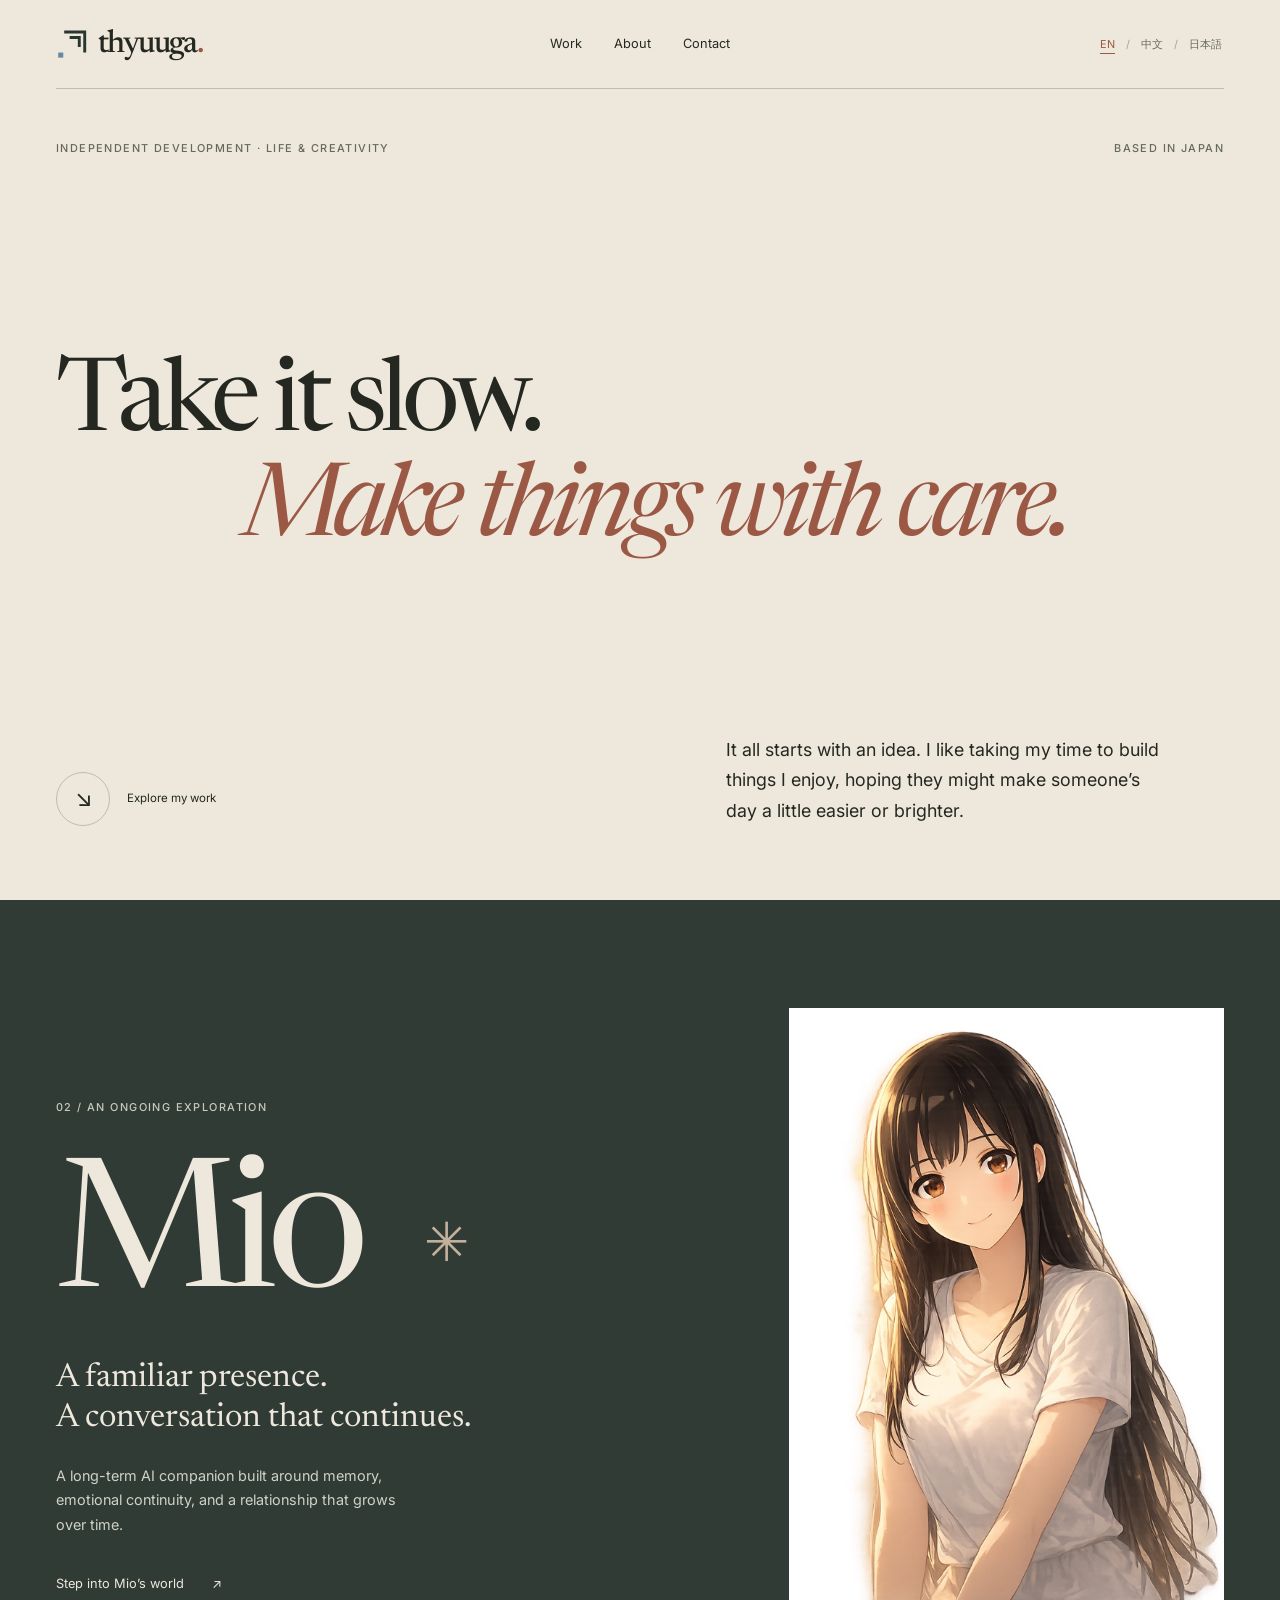
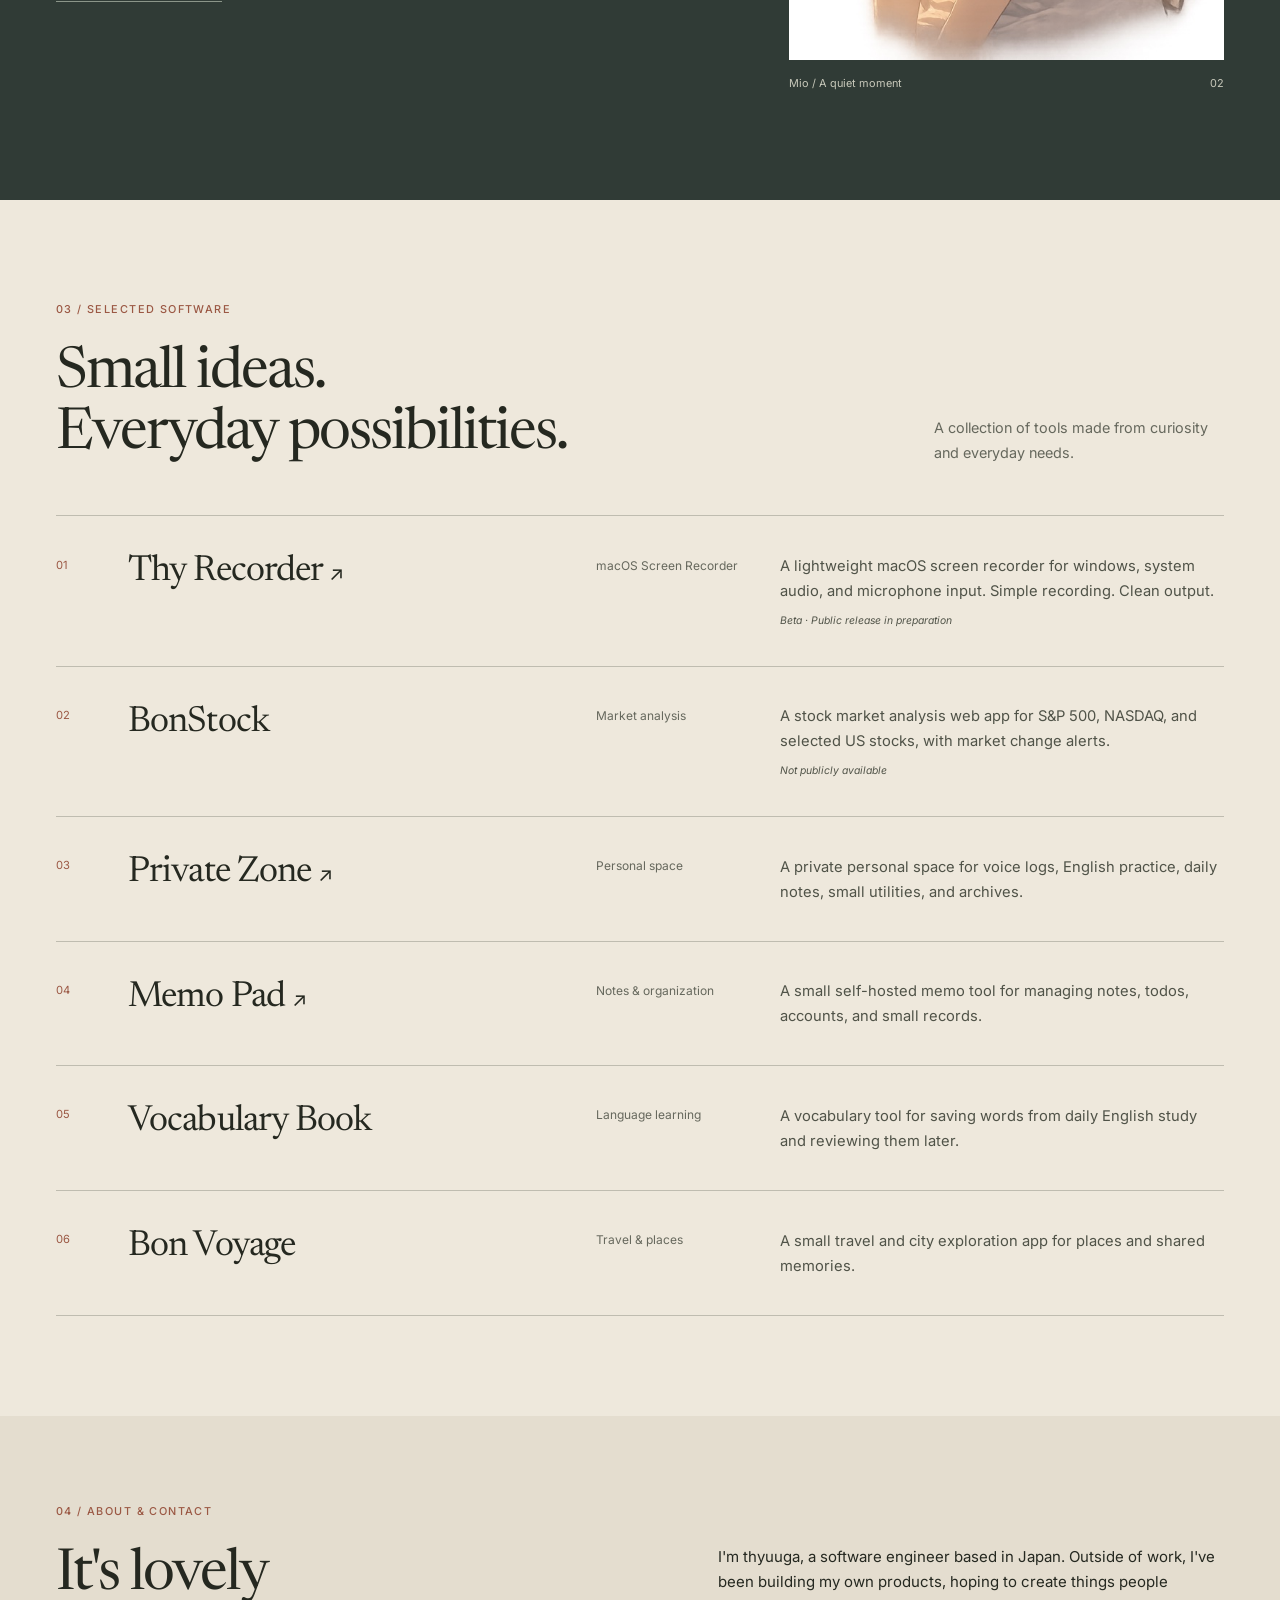
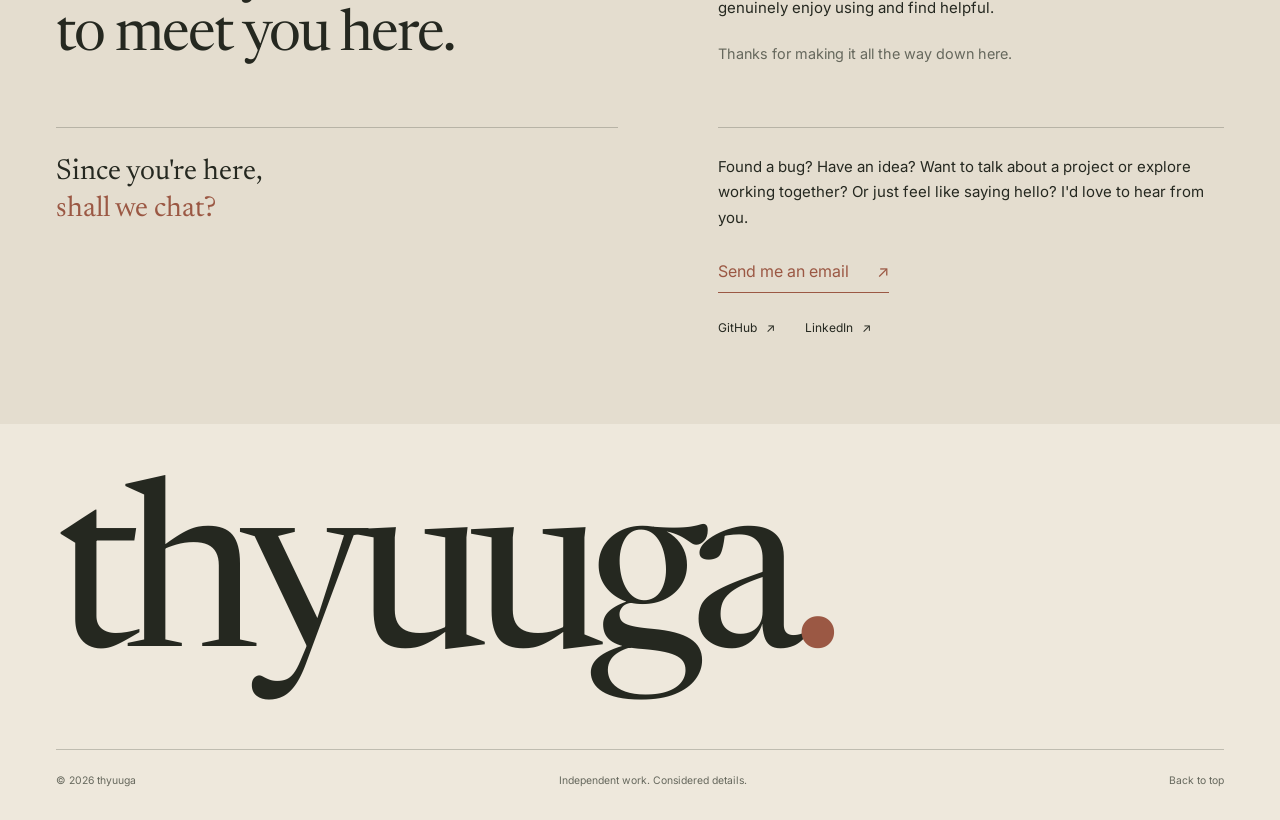
==== index.html @ 2d64bd85 "Refine multilingual contact invitation heading" ====
<!doctype html>
<html lang="en">
  <head>
    <meta charset="utf-8" />
    <meta name="viewport" content="width=device-width, initial-scale=1" />
    <link rel="icon" type="image/svg+xml" href="/asset/thyuuga-favicon-light-optimized.svg" media="(prefers-color-scheme: light)" data-theme-favicon="light" />
    <link rel="icon" type="image/svg+xml" href="/asset/thyuuga-favicon-dark-optimized.svg" media="(prefers-color-scheme: dark)" data-theme-favicon="dark" />
    <title>thyuuga</title>
    <meta name="description" data-i18n-content="v2.description" content="Independent software and AI companions by thyuuga, a software engineer based in Japan. Explore Thy Recorder, Mio, and small tools for daily life." />
    <link rel="canonical" href="https://thyuuga.com/" />
    <meta property="og:type" content="website" />
    <meta property="og:site_name" content="thyuuga" />
    <meta property="og:url" content="https://thyuuga.com/" />
    <meta property="og:title" data-i18n-content="v2.pageTitle" content="thyuuga — Thoughtful software, quietly made" />
    <meta property="og:description" data-i18n-content="v2.description" content="Independent software and AI companions by thyuuga, a software engineer based in Japan. Explore Thy Recorder, Mio, and small tools for daily life." />
    <meta property="og:locale" content="en_US" />
    <meta name="theme-color" content="#EEE8DC" />
    <link rel="preconnect" href="https://fonts.googleapis.com" />
    <link rel="preconnect" href="https://fonts.gstatic.com" crossorigin />
    <link href="https://fonts.googleapis.com/css2?family=Inter:wght@400;500;600&family=Newsreader:ital,opsz,wght@0,6..72,400;0,6..72,500;1,6..72,400&display=swap" rel="stylesheet" />
    <link rel="stylesheet" href="/home-v2.css" />
    <link rel="stylesheet" href="/cursors.css" />
  </head>
  <body class="editorial-page">
    <a data-i18n="v2.skip" class="skip-link" href="#main">Skip to content</a>
    <header class="masthead wrap">
      <a class="brand" href="#hero"><img class="brand-logo" src="/asset/thyuuga-favicon-light-optimized.svg" width="32" height="32" alt="" /><span class="brand-name">thyuuga<span aria-hidden="true">.</span></span></a>
      <nav class="main-nav" aria-label="Main">
        <a data-i18n="v2.nav.work" href="#work">Work</a>
        <a data-i18n="v2.nav.about" href="#about">About</a>
        <a data-i18n="v2.nav.contact" href="#contact">Contact</a>
      </nav>
      <div class="language-switcher" aria-label="Language">
        <button type="button" class="is-active" data-lang="en" lang="en" aria-pressed="true">EN</button>
        <span aria-hidden="true">/</span>
        <button type="button" data-lang="zh" lang="zh-CN" aria-pressed="false">中文</button>
        <span aria-hidden="true">/</span>
        <button type="button" data-lang="ja" lang="ja" aria-pressed="false">日本語</button>
      </div>
    </header>
    <main id="main">
      <section class="editorial-hero wrap" id="hero" aria-labelledby="hero-title">
        <div class="hero-topline eyebrow">
          <p data-i18n="v2.eyebrow">Independent Development · Life &amp; Creativity</p>
          <p data-i18n="v2.location">Based in Japan</p>
        </div>
        <h1 id="hero-title">
          <span data-i18n="v2.hero.first">Take it slow.</span>
          <em data-i18n="v2.hero.second">Make things with care.</em>
        </h1>
        <div class="hero-bottom">
          <a class="explore-link" href="#work"><span class="circle-arrow" aria-hidden="true">↘</span><span data-i18n="v2.hero.view">Explore my work</span></a>
          <p data-i18n="v2.hero.intro">It all starts with an idea. I like taking my time to build things I enjoy, hoping they might make someone’s day a little easier or brighter.</p>
        </div>
      </section>
      <section class="mio-chapter" id="projects" aria-labelledby="mio-title">
        <span id="work" class="legacy-anchor" aria-hidden="true"></span>
        <div class="wrap mio-grid">
          <div class="mio-copy">
            <p data-i18n="v2.mio.kicker" class="eyebrow">02 / An ongoing exploration</p>
            <h2 id="mio-title">Mio<span class="mio-star" aria-hidden="true">✳</span></h2>
            <p data-i18n="v2.mio.tagline" class="mio-tagline">A familiar presence.
A conversation that continues.</p>
            <p data-i18n="v2.mio.body" class="mio-description">A long-term AI companion built around memory, emotional continuity, and a relationship that grows over time.</p>
            <a class="text-link" href="/mio/about"><span data-i18n="v2.mio.link">Step into Mio’s world</span><span aria-hidden="true">↗</span></a>
          </div>
          <figure class="mio-visual">
            <div class="mio-image-frame"><img src="/asset/editorial/mio-portrait.jpg" width="600" height="900" loading="lazy" decoding="async" data-i18n-alt="v2.mio.alt" alt="Mio character illustration in warm evening light" /></div>
            <figcaption><span data-i18n="v2.mio.caption">Mio / A quiet moment</span><span aria-hidden="true">02</span></figcaption>
          </figure>
        </div>
      </section>
      <section class="selected-work wrap chapter" id="small-software" aria-labelledby="selected-title">
        <div class="selected-heading">
          <div><p data-i18n="v2.work.kicker" class="eyebrow">03 / Selected software</p><h2 data-i18n="v2.work.title" id="selected-title">Small ideas.
Everyday possibilities.</h2></div>
          <p data-i18n="v2.work.note">A collection of tools made from curiosity and everyday needs.</p>
        </div>
        <div class="work-index">
          <article class="work-entry work-entry--linked">
            <div class="work-entry-content">
              <span class="work-number" aria-hidden="true">01</span>
              <h3><a class="work-title-link" href="/software/thy-recorder">Thy Recorder <span aria-hidden="true">↗</span></a></h3>
              <span data-i18n="v2.work.recording" class="work-category">macOS Screen Recorder</span>
              <div class="work-description"><p data-i18n="v2.recorder.body">A lightweight macOS screen recorder for windows, system audio, and microphone input. Simple recording. Clean output.</p><span data-i18n="v2.recorder.note" class="work-availability">Beta · Public release in preparation</span></div>
            </div>
          </article>
          <article class="work-entry">
            <div class="work-entry-content">
              <span class="work-number" aria-hidden="true">02</span>
              <h3>BonStock</h3>
              <span data-i18n="v2.work.market" class="work-category">Market analysis</span>
              <div class="work-description"><p data-i18n="v2.work.bonstock">A stock market analysis web app for S&amp;P 500, NASDAQ, and selected US stocks, with market change alerts.</p><span data-i18n="v2.work.private" class="work-availability">Not publicly available</span></div>
            </div>
          </article>
          <article class="work-entry">
            <div class="work-entry-content">
              <span class="work-number" aria-hidden="true">03</span>
              <h3><a class="work-title-link" href="/software/private-zone/">Private Zone <span aria-hidden="true">↗</span></a></h3>
              <span data-i18n="v2.work.personal" class="work-category">Personal space</span>
              <div class="work-description"><p data-i18n="software.privateZone">A private personal space for voice logs, English practice,
                    daily notes, small utilities, and archives.</p></div>
            </div>
          </article>
          <article class="work-entry">
            <div class="work-entry-content">
              <span class="work-number" aria-hidden="true">04</span>
              <h3><a class="work-title-link" href="/software/memo-pad/">Memo Pad <span aria-hidden="true">↗</span></a></h3>
              <span data-i18n="v2.work.notes" class="work-category">Notes &amp; organization</span>
              <div class="work-description"><p data-i18n="software.memoPad">A small self-hosted memo tool for managing notes, todos,
                    accounts, and small records.</p></div>
            </div>
          </article>
          <article class="work-entry">
            <div class="work-entry-content">
              <span class="work-number" aria-hidden="true">05</span>
              <h3>Vocabulary Book</h3>
              <span data-i18n="v2.work.language" class="work-category">Language learning</span>
              <div class="work-description"><p data-i18n="software.vocabularyBook">A vocabulary tool for saving words from daily English study
                    and reviewing them later.</p></div>
            </div>
          </article>
          <article class="work-entry">
            <div class="work-entry-content">
              <span class="work-number" aria-hidden="true">06</span>
              <h3>Bon Voyage</h3>
              <span data-i18n="v2.work.travel" class="work-category">Travel &amp; places</span>
              <div class="work-description"><p data-i18n="software.bonVoyage">A small travel and city exploration app for places and shared
                    memories.</p></div>
            </div>
          </article>
        </div>
      </section>
      <section class="about-chapter" id="about" aria-labelledby="about-title">
        <div class="wrap about-grid">
          <div><p data-i18n="v2.about.kicker" class="eyebrow">04 / About &amp; Contact</p><h2 data-i18n="v2.about.title" id="about-title">It's lovely
to meet you here.</h2></div>
          <div class="about-copy"><p data-i18n="v2.about.body">I'm thyuuga, a software engineer based in Japan. Outside of work, I've been building my own products, hoping to create things people genuinely enjoy using and find helpful.</p><p data-i18n="v2.about.note">Thanks for making it all the way down here.</p></div>
          <div class="contact-intro" id="contact"><span id="links" class="legacy-anchor" aria-hidden="true"></span><h3><span data-i18n="v2.contact.title.first">Since you're here,</span><span data-i18n="v2.contact.title.second">shall we chat?</span></h3></div>
          <div class="contact-links">
            <p data-i18n="v2.contact.invitation" class="contact-invitation">Found a bug? Have an idea? Want to talk about a project or explore working together? Or just feel like saying hello? I'd love to hear from you.</p>
            <a class="text-link contact-email" href="mailto:kakukousyou@gmail.com"><span data-i18n="v2.contact.email">Send me an email</span><span aria-hidden="true">↗</span></a>
            <div class="social-links">
              <a href="https://github.com/thyuuga" target="_blank" rel="noreferrer">GitHub <span aria-hidden="true">↗</span></a>
              <a href="https://www.linkedin.com/in/%E6%95%88%E6%98%8C-%E9%83%AD-25904321a/" target="_blank" rel="noreferrer">LinkedIn <span aria-hidden="true">↗</span></a>
            </div>
          </div>
        </div>
      </section>
    </main>
    <footer class="editorial-footer wrap">
      <a class="footer-wordmark" href="#hero">thyuuga<span>.</span></a>
      <div class="footer-baseline"><span>© <span id="year"></span> thyuuga</span><span data-i18n="v2.footer.note">Independent work. Considered details.</span><a data-i18n="v2.footer.top" href="#hero">Back to top</a></div>
    </footer>
    <script src="/script.js"></script>
  </body>
</html>
---- home-v2.css ----
/* Warm Editorial — homepage only. The product pages retain their own stylesheet. */
:root {
  color-scheme: light;
  --paper: #eee8dc;
  --ink: #252820;
  --forest: #303b36;
  --rust: #9b5844;
  --taupe: #cfc6b7;
  --muted: #66685d;
  --rule: rgba(37, 40, 32, 0.23);
  --serif: Newsreader, Georgia, "Times New Roman", serif;
  --sans: Inter, -apple-system, BlinkMacSystemFont, "Segoe UI", sans-serif;
}
* { box-sizing: border-box; }
html { overflow-y: auto; scroll-behavior: smooth; scroll-padding-top: 24px; }
body { margin: 0; background: var(--paper); color: var(--ink); font-family: var(--sans); font-size: 15px; line-height: 1.7; -webkit-font-smoothing: antialiased; }
::selection { color: var(--paper); background: var(--rust); }
a { color: inherit; text-decoration: none; }
button { font: inherit; }
a, button { -webkit-tap-highlight-color: transparent; }
a:focus-visible, button:focus-visible { outline: 2px solid var(--rust); outline-offset: 6px; }
h1, h2, h3, p, figure { margin: 0; }
h1, h2, h3 { font-weight: 400; }
img { display: block; max-width: 100%; height: auto; }
.wrap { width: min(1280px, calc(100% - 112px)); margin-inline: auto; }
.eyebrow { font-size: 0.68rem; font-weight: 500; letter-spacing: 0.13em; text-transform: uppercase; }
.skip-link { position: absolute; z-index: 20; top: 12px; left: 12px; padding: 10px 20px; background: var(--ink); color: var(--paper); transform: translateY(-180%); }
.skip-link:focus { transform: none; }
.masthead { display: grid; grid-template-columns: 1fr auto 1fr; gap: 48px; align-items: center; padding-block: 25px; border-bottom: 1px solid var(--rule); }
.brand { display: inline-flex; align-items: center; gap: 10px; width: fit-content; font: 500 2rem/1 var(--serif); letter-spacing: -0.05em; }
.brand-logo { width: 32px; height: 32px; flex-shrink: 0; }
.brand-name { white-space: nowrap; }
.brand-name > span, .footer-wordmark span { color: var(--rust); }
.main-nav { display: flex; gap: 32px; font-size: 0.8rem; }
.main-nav a, .social-links a, .footer-baseline a { text-decoration: underline; text-decoration-color: transparent; text-underline-offset: 5px; transition: color 180ms ease, text-decoration-color 180ms ease; }
.main-nav a:hover, .social-links a:hover, .footer-baseline a:hover { color: var(--rust); text-decoration-color: currentColor; }
.language-switcher { display: flex; gap: 9px; justify-self: end; align-items: center; font-size: 0.68rem; }
.language-switcher > span { opacity: 0.35; }
.language-switcher button { color: var(--muted); background: none; border: 0; padding: 10px 2px; cursor: pointer; }
.language-switcher button.is-active { color: var(--rust); text-decoration: underline; text-underline-offset: 5px; }
.language-switcher button:hover { color: var(--rust); }
.editorial-hero {
  /* The masthead stays in normal flow and is counted only once in the first screen. */
  min-height: calc(100vh - var(--masthead-height, 0px));
  min-height: calc(100svh - var(--masthead-height, 0px));
  display: flex;
  flex-direction: column;
  padding-top: 50px;
  padding-bottom: 74px;
}
.hero-topline { display: flex; gap: 24px; justify-content: space-between; color: var(--muted); }
.editorial-hero h1 { margin-block: auto; padding-block: 68px 42px; font-family: var(--serif); font-size: clamp(3.4rem, 7.9vw, 8rem); line-height: 1.04; letter-spacing: -0.055em; }
/* Keep each translated title line intact; sizes below account for the stagger. */
.editorial-hero h1 > span, .editorial-hero h1 > em { white-space: nowrap; }
.editorial-hero h1 > span { display: block; }
.editorial-hero h1 > em { display: block; margin-left: 16%; color: var(--rust); font-weight: 400; }
.hero-bottom { display: grid; grid-template-columns: 1fr 0.8fr; gap: 48px; align-items: end; }
.hero-bottom > p { max-width: 440px; font-size: clamp(1rem, 1.4vw, 1.15rem); line-height: 1.7; }
.explore-link { display: flex; align-items: center; gap: 17px; width: fit-content; font-size: 0.72rem; }
.circle-arrow { width: 54px; height: 54px; display: grid; place-items: center; border: 1px solid var(--rule); border-radius: 50%; font-size: 1.45rem; transition: background 220ms ease, color 220ms ease, transform 220ms ease; }
.explore-link:hover .circle-arrow { background: var(--ink); color: var(--paper); transform: rotate(45deg); }
.chapter { position: relative; padding-block: 70px 100px; }
.legacy-anchor { display: block; position: absolute; top: 0; }
.text-link { display: inline-flex; align-items: center; gap: 28px; width: fit-content; padding-block: 6px; border-bottom: 1px solid currentColor; color: var(--ink); font-size: 0.8rem; transition: color 200ms ease, gap 200ms ease; }
.text-link:hover { color: var(--rust); gap: 35px; }
.mio-chapter { position: relative; display: grid; align-items: center; min-height: 100vh; min-height: 100svh; background: var(--forest); color: var(--paper); padding-block: 90px; }
.mio-grid { display: grid; grid-template-columns: 1fr 0.8fr; gap: 100px; align-items: center; }
.mio-copy .eyebrow { color: #c8c9bb; }
.mio-copy h2 { display: flex; align-items: center; gap: 65px; margin-top: 42px; font-family: var(--serif); font-size: clamp(7rem, 14vw, 12.5rem); line-height: 0.95; letter-spacing: -0.06em; }
.mio-star { color: #c3b19b; font-family: Georgia, serif; font-size: 0.3em; }
.mio-tagline { margin-top: 30px; font-family: var(--serif); font-size: clamp(1.6rem, 2.6vw, 2.35rem); line-height: 1.2; white-space: pre-line; }
.mio-description { margin-top: 25px; max-width: 350px; color: #d0d1c6; font-size: 0.9rem; }
.mio-copy .text-link { margin-top: 30px; color: var(--paper); border-color: #8b9589; }
.mio-copy .text-link:hover { color: #e4baa3; }
.mio-chapter a:focus-visible { outline-color: var(--paper); }
.mio-visual { width: 100%; max-width: 435px; justify-self: end; }
.mio-visual img { width: 100%; height: auto; transition: transform 700ms ease; }
.mio-visual:hover img { transform: scale(1.025); }
.mio-visual figcaption { display: flex; justify-content: space-between; padding-top: 14px; color: #c8c9bb; font-size: 0.68rem; }
.selected-work { padding-top: 100px; }
.selected-heading { display: grid; grid-template-columns: 1fr 0.7fr; gap: 90px; align-items: end; margin-bottom: 50px; }
.selected-heading .eyebrow, .about-grid .eyebrow { color: var(--rust); margin-bottom: 26px; }
.selected-heading h2, .about-grid h2 { white-space: pre-line; font-family: var(--serif); font-size: clamp(2.8rem, 4.5vw, 4.25rem); line-height: 1.05; letter-spacing: -0.035em; }
.selected-heading > p { max-width: 290px; justify-self: end; color: var(--muted); font-size: 0.9rem; }
.work-entry { padding-block: 36px; border-top: 1px solid var(--rule); }
.work-entry-content { display: grid; grid-template-columns: 48px minmax(0, 1fr) 160px minmax(0, 1fr); gap: 24px; align-items: start; }
.work-entry:last-child { border-bottom: 1px solid var(--rule); }
.work-number { color: var(--rust); font-size: 0.7rem; }
.work-entry h3 { font-family: var(--serif); font-size: 2.25rem; line-height: 1.15; letter-spacing: -0.025em; }
.work-category { color: var(--muted); font-size: 0.75rem; }
.work-description { color: #505348; font-size: 0.92rem; }
.work-entry-content > * { min-width: 0; }
/* Small sans-serif columns share a fixed optical inset, independent of row height. */
.work-number, .work-category { padding-top: 0.2rem; }
.work-description { padding-top: 0.1rem; }
.work-title-link { text-decoration: underline; text-decoration-color: transparent; text-decoration-thickness: 1px; text-underline-offset: 6px; transition: color 180ms ease, text-decoration-color 180ms ease; }
.work-title-link > span { display: inline-block; font-family: var(--sans); font-size: 0.55em; transition: transform 180ms ease; }
.work-title-link:hover, .work-title-link:focus-visible { color: var(--rust); text-decoration-color: currentColor; }
.work-title-link:hover > span { transform: translate(2px, -2px); }
.work-availability { display: block; margin-top: 8px; font-size: 0.65rem; font-style: italic; }
/* Anchor the serif capitals to a fixed inset, retaining the line-height footprint.
   Neither wrapped descriptions nor availability labels can move the title. */
@supports (text-box-trim: trim-both) and (text-box-edge: cap alphabetic) {
  .work-entry h3 {
    text-box-trim: trim-both;
    text-box-edge: cap alphabetic;
    min-block-size: 1lh;
    padding-top: 0.2em;
  }
}
.about-chapter { background: #e4ddcf; padding-block: 86px; }
.about-grid { display: grid; grid-template-columns: 1fr 0.9fr; gap: 60px 100px; align-items: start; }
.about-copy { padding-top: 42px; }
.about-copy p + p { margin-top: 22px; color: var(--muted); font-size: 0.9rem; }
.contact-intro { position: relative; padding-top: 26px; border-top: 1px solid var(--rule); }
.contact-intro h3 { font-family: var(--serif); font-size: 1.8rem; white-space: pre-line; line-height: 1.3; }
.contact-intro h3 > span { display: block; }
.contact-intro h3 > span + span { color: var(--rust); }
.contact-links { padding-top: 26px; border-top: 1px solid var(--rule); }
.contact-invitation { margin-bottom: 22px; }
.contact-email { color: var(--rust); font-size: 1rem; }
.social-links { display: flex; gap: 30px; margin-top: 25px; font-size: 0.75rem; }
.social-links span { margin-left: 6px; }
.editorial-footer { padding-top: 48px; padding-bottom: 30px; }
.footer-wordmark { display: block; width: fit-content; font-family: var(--serif); font-size: clamp(5rem, 18vw, 17.5rem); line-height: 1.05; letter-spacing: -0.065em; }
.footer-baseline { display: flex; justify-content: space-between; flex-wrap: wrap; gap: 14px 25px; margin-top: 35px; padding-top: 22px; border-top: 1px solid var(--rule); color: var(--muted); font-size: 0.65rem; }
html:lang(zh), html:lang(ja) { --serif: "Songti SC", "Hiragino Mincho ProN", "Yu Mincho", "Noto Serif CJK JP", serif; --sans: Inter, "Hiragino Sans", "PingFang SC", "Yu Gothic", system-ui, sans-serif; }
html:lang(ja) { --serif: "Hiragino Mincho ProN", "Yu Mincho", "Songti SC", "Noto Serif CJK JP", serif; }
html:lang(zh) .brand, html:lang(ja) .brand,
html:lang(zh) .footer-wordmark, html:lang(ja) .footer-wordmark,
html:lang(zh) .mio-copy h2, html:lang(ja) .mio-copy h2,
html:lang(zh) .work-entry h3, html:lang(ja) .work-entry h3 { font-family: Newsreader, Georgia, serif; }
html:lang(zh) .editorial-hero h1, html:lang(ja) .editorial-hero h1 { font-size: clamp(3.4rem, 7.6vw, 7rem); line-height: 1.35; letter-spacing: -0.04em; }
html:lang(ja) .editorial-hero h1 { font-size: clamp(3rem, 6.8vw, 6.5rem); }
html:lang(zh) .editorial-hero h1 em, html:lang(ja) .editorial-hero h1 em { font-style: normal; }
html:lang(zh) .selected-heading h2, html:lang(ja) .selected-heading h2,
html:lang(zh) .about-grid h2, html:lang(ja) .about-grid h2 { font-size: clamp(2rem, 3.5vw, 3.3rem); line-height: 1.4; }
html:lang(zh) .mio-tagline, html:lang(ja) .mio-tagline { line-height: 1.5; }
@media (min-width: 761px) {
  /* Fit the 2:3 portrait, section padding and caption within a desktop viewport.
     Short windows can grow with the content instead of clipping it. */
  .mio-visual { max-width: min(435px, max(220px, calc((100svh - 180px - 2.25rem) * 2 / 3))); }
}
@media (max-width: 1050px) {
  .wrap { width: calc(100% - 64px); }
  .masthead { gap: 25px; }
  .mio-grid { gap: 64px; }
  .mio-copy h2 { gap: 35px; }
  .work-entry-content { grid-template-columns: 32px minmax(0, 1fr) minmax(0, 1fr); grid-template-rows: min-content 1fr; gap: 12px 20px; }
  .work-number { grid-row: 1; }
  .work-entry h3 { grid-column: 2; grid-row: 1; }
  .work-category { grid-column: 2; grid-row: 2; padding-top: 0; }
  .work-description { grid-column: 3; grid-row: 1 / 3; }
  .about-grid { gap: 50px; }
}
@media (max-width: 760px) {
  .wrap { width: calc(100% - 40px); }
  .masthead { grid-template-columns: 1fr auto; gap: 14px; padding-block: 20px; }
  .main-nav { grid-row: 2; grid-column: 1 / -1; gap: 28px; padding-top: 4px; }
  .language-switcher { grid-column: 2; grid-row: 1; }
  .hero-topline { font-size: 0.58rem; }
  .hero-topline > p:first-child { max-width: 230px; }
  .hero-topline > p:last-child { flex-shrink: 0; }
  .editorial-hero { padding-top: 32px; padding-bottom: 50px; }
  .editorial-hero h1 { padding-block: 50px 30px; font-size: clamp(1.5rem, 8vw, 3.8rem); }
  .editorial-hero h1 > em { margin-left: 8%; }
  .hero-bottom { grid-template-columns: 1fr; gap: 30px; }
  .hero-bottom > p { grid-row: 1; margin-left: 20%; font-size: 0.95rem; max-width: 370px; }
  .circle-arrow { width: 42px; height: 42px; }
  .chapter { padding-block: 45px 60px; }
  .mio-chapter { padding-block: 54px; }
  .mio-grid { grid-template-columns: 1fr 0.7fr; gap: 28px; align-items: start; }
  .mio-copy h2 { font-size: 6.5rem; margin-top: 24px; gap: 20px; }
  .mio-tagline { font-size: 1.5rem; }
  .mio-description { font-size: 0.85rem; }
  .mio-visual { padding-top: 58px; }
  .selected-heading { grid-template-columns: 1fr; gap: 20px; margin-bottom: 32px; }
  .selected-heading > p { justify-self: start; max-width: 360px; }
  .selected-heading h2, .about-grid h2 { font-size: 2.7rem; }
  .work-entry h3 { font-size: 1.9rem; }
  .about-chapter { padding-block: 54px; }
  .about-grid { grid-template-columns: 1fr; gap: 28px; }
  .about-copy { padding-top: 0; }
  .contact-intro { margin-top: 14px; }
  .contact-links { padding-top: 0; border-top: 0; }
  .footer-baseline { margin-top: 24px; }
  html:lang(zh) .editorial-hero h1 { font-size: clamp(1.5rem, 8.6vw, 4.2rem); }
  html:lang(ja) .editorial-hero h1 { font-size: clamp(1.4rem, 7.8vw, 3.7rem); }
}
@media (max-width: 520px) {
  .hero-topline { flex-direction: column; gap: 6px; }
  .hero-topline > p:first-child { max-width: none; }
  .hero-bottom > p { margin-left: 12%; }
  .mio-grid { grid-template-columns: 1fr; }
  .mio-copy h2 { font-size: 8rem; justify-content: space-between; }
  .mio-visual { max-width: 300px; margin-top: 12px; padding-top: 0; justify-self: end; width: 82%; }
  .work-entry { padding-block: 30px; }
  .work-entry-content { grid-template-columns: 25px minmax(0, 1fr); grid-template-rows: min-content min-content auto; gap: 10px 15px; }
  .work-description { grid-column: 2; grid-row: 3; padding-top: 0; }
  .work-category { grid-row: 2; }
  .work-entry h3 { font-size: 2rem; }
  .footer-baseline { flex-direction: column; gap: 10px; }
}
@media (prefers-reduced-motion: no-preference) {
  /* Progressive enhancement: without view timelines, all content stays visible.
     Each content group follows its own position, including on upward scrolling.
     Sections and their backgrounds remain in the normal document flow. */
  @supports (animation-timeline: view()) and (animation-range: cover 0% cover 100%) and (view-timeline-name: --editorial-group) {
    :where(.editorial-hero h1, .hero-bottom, .mio-copy, .mio-visual,
           .selected-heading, .about-grid > div:not(.contact-intro, .contact-links),
           .work-entry-content, .contact-intro > h3, .contact-links > *) {
      animation: editorial-reveal auto linear both;
      animation-timeline: view(block);
      animation-range: cover 0% cover 100%;
    }

    /* Hero is already on screen at load; only its departure needs a fade.
       Scrolling back up restores it along the same timeline. */
    :where(.editorial-hero h1, .hero-bottom) {
      animation-name: editorial-hero-reveal;
    }

    /* Keep rule-bearing containers static; animate each project's content
       as one grid, linked to the outer row's position. */
    :where(.work-entry, .contact-intro, .contact-links) {
      view-timeline-name: --editorial-group;
      view-timeline-axis: block;
    }
    :where(.work-entry-content, .contact-intro > h3, .contact-links > *) {
      animation-timeline: --editorial-group;
    }

    :where(.selected-heading) { animation-name: project-heading-reveal; }
    :where(.work-entry-content) { animation-name: project-row-reveal; }

    /* Keep keyboard-focused content readable even at a viewport edge. */
    :where(.hero-bottom, .mio-copy, .about-copy):focus-within,
    :where(.work-entry, .contact-intro, .contact-links):focus-within > * {
      animation: none;
    }

    @keyframes editorial-reveal {
      0% { opacity: 0; transform: translateY(12px); }
      20%, 75% { opacity: 1; transform: translateY(0); }
      100% { opacity: 0; transform: translateY(-12px); }
    }
    @keyframes editorial-hero-reveal {
      0%, 75% { opacity: 1; transform: translateY(0); }
      100% { opacity: 0; transform: translateY(-12px); }
    }
    @keyframes project-heading-reveal {
      0% { opacity: 0; transform: translateY(24px); }
      20%, 75% { opacity: 1; transform: translateY(0); }
      100% { opacity: 0; transform: translateY(-12px); }
    }
    @keyframes project-row-reveal {
      0% { opacity: 0; transform: translateY(24px); }
      20%, 75% { opacity: 1; transform: translateY(0); }
      100% { opacity: 0; transform: translateY(-24px); }
    }
  }
}
@media (prefers-reduced-motion: reduce) {
  html { scroll-behavior: auto; }
  *, *::before, *::after { animation: none !important; transition: none !important; }
  .mio-visual:hover img, .explore-link:hover .circle-arrow, .work-title-link:hover > span { transform: none; }
}
---- cursors.css ----
/* Shared native image cursors for the homepage and project pages.
   Intrinsic size: 24px. Hotspots sit on the arrow tip / index fingertip / text center.
   No JS tracking, hidden cursor, or universal override of system states. */
@media (hover: hover) and (pointer: fine) {
  body {
    --editorial-arrow: url('/asset/cursors/editorial-arrow.svg') 3 3, default;
    --editorial-pointer: url('/asset/cursors/editorial-pointer.svg') 9 3, pointer;
    --editorial-text: url('/asset/cursors/editorial-text.svg') 12 12, text;
    cursor: var(--editorial-arrow);
  }

  /* Selectable copy gets an I-beam; descendants of controls inherit the control. */
  :where(p, h1, h2, h3, h4, h5, h6, li, dt, dd, blockquote, figcaption,
         pre, code, td, th, label, .eyebrow, .work-category, .work-availability,
         .footer-baseline):not(:where(a, button, [role='button'], [draggable='true'], [aria-busy='true']) *) {
    cursor: var(--editorial-text);
  }
  :where(input:not([type]), input[type='text'], input[type='search'],
         input[type='email'], input[type='url'], input[type='tel'],
         input[type='password'], input[type='number'], textarea,
         [contenteditable=''], [contenteditable='true'], [contenteditable='plaintext-only']) {
    cursor: var(--editorial-text);
  }

  :where(a[href], button:enabled, [role='button'], summary),
  :is(.language-switcher, .atmosphere-strip, .expression-strip) button:enabled {
    cursor: var(--editorial-pointer);
  }

  /* Keep native feedback for semantic system states. Explicit resize / wait /
     progress / grab rules and inline cursor styles still take precedence. */
  :where([draggable='true']) { cursor: grab; }
  :where([draggable='true']:active) { cursor: grabbing; }
  :where([aria-busy='true']),
  :is(.language-switcher, .atmosphere-strip, .expression-strip) button[aria-busy='true'] { cursor: progress; }
  :where(:disabled, [aria-disabled='true']),
  :is(.language-switcher, .atmosphere-strip, .expression-strip) button:disabled,
  :is(.language-switcher, .atmosphere-strip, .expression-strip) button[aria-disabled='true'] { cursor: not-allowed; }
}
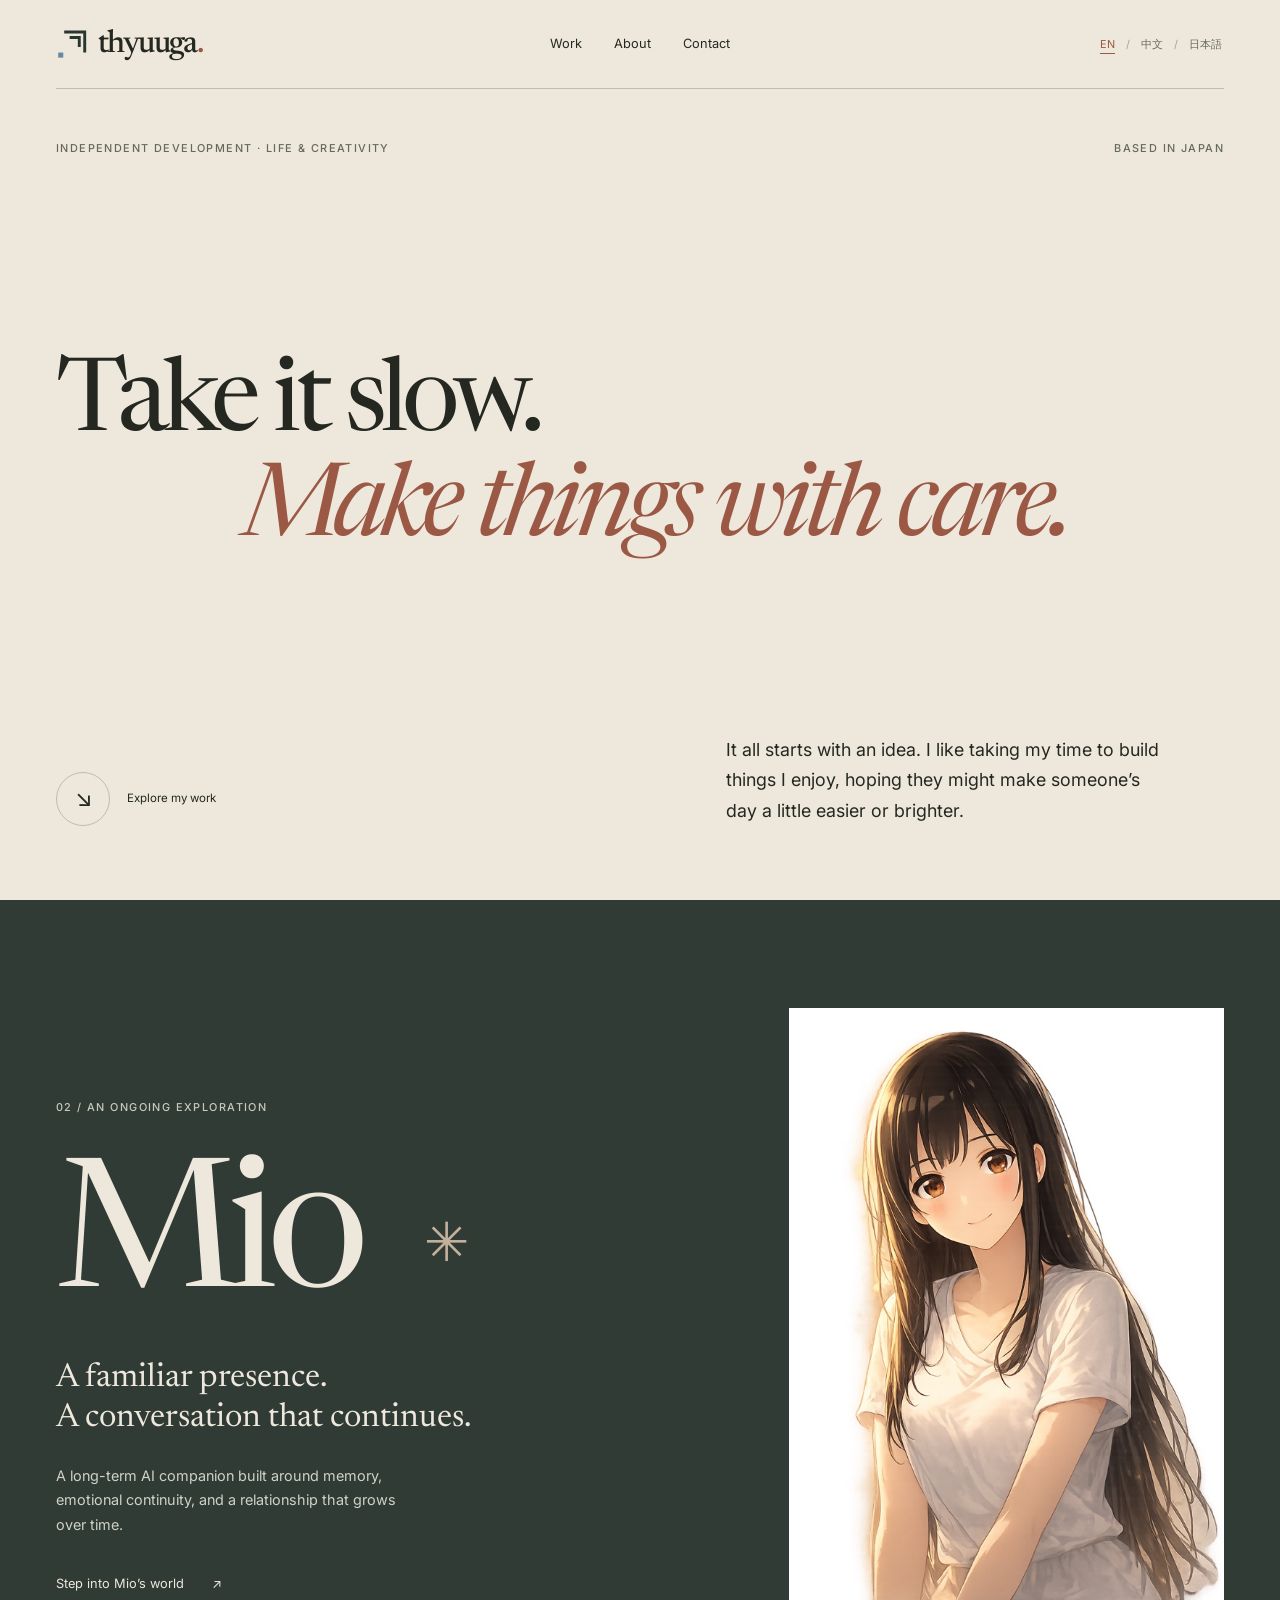
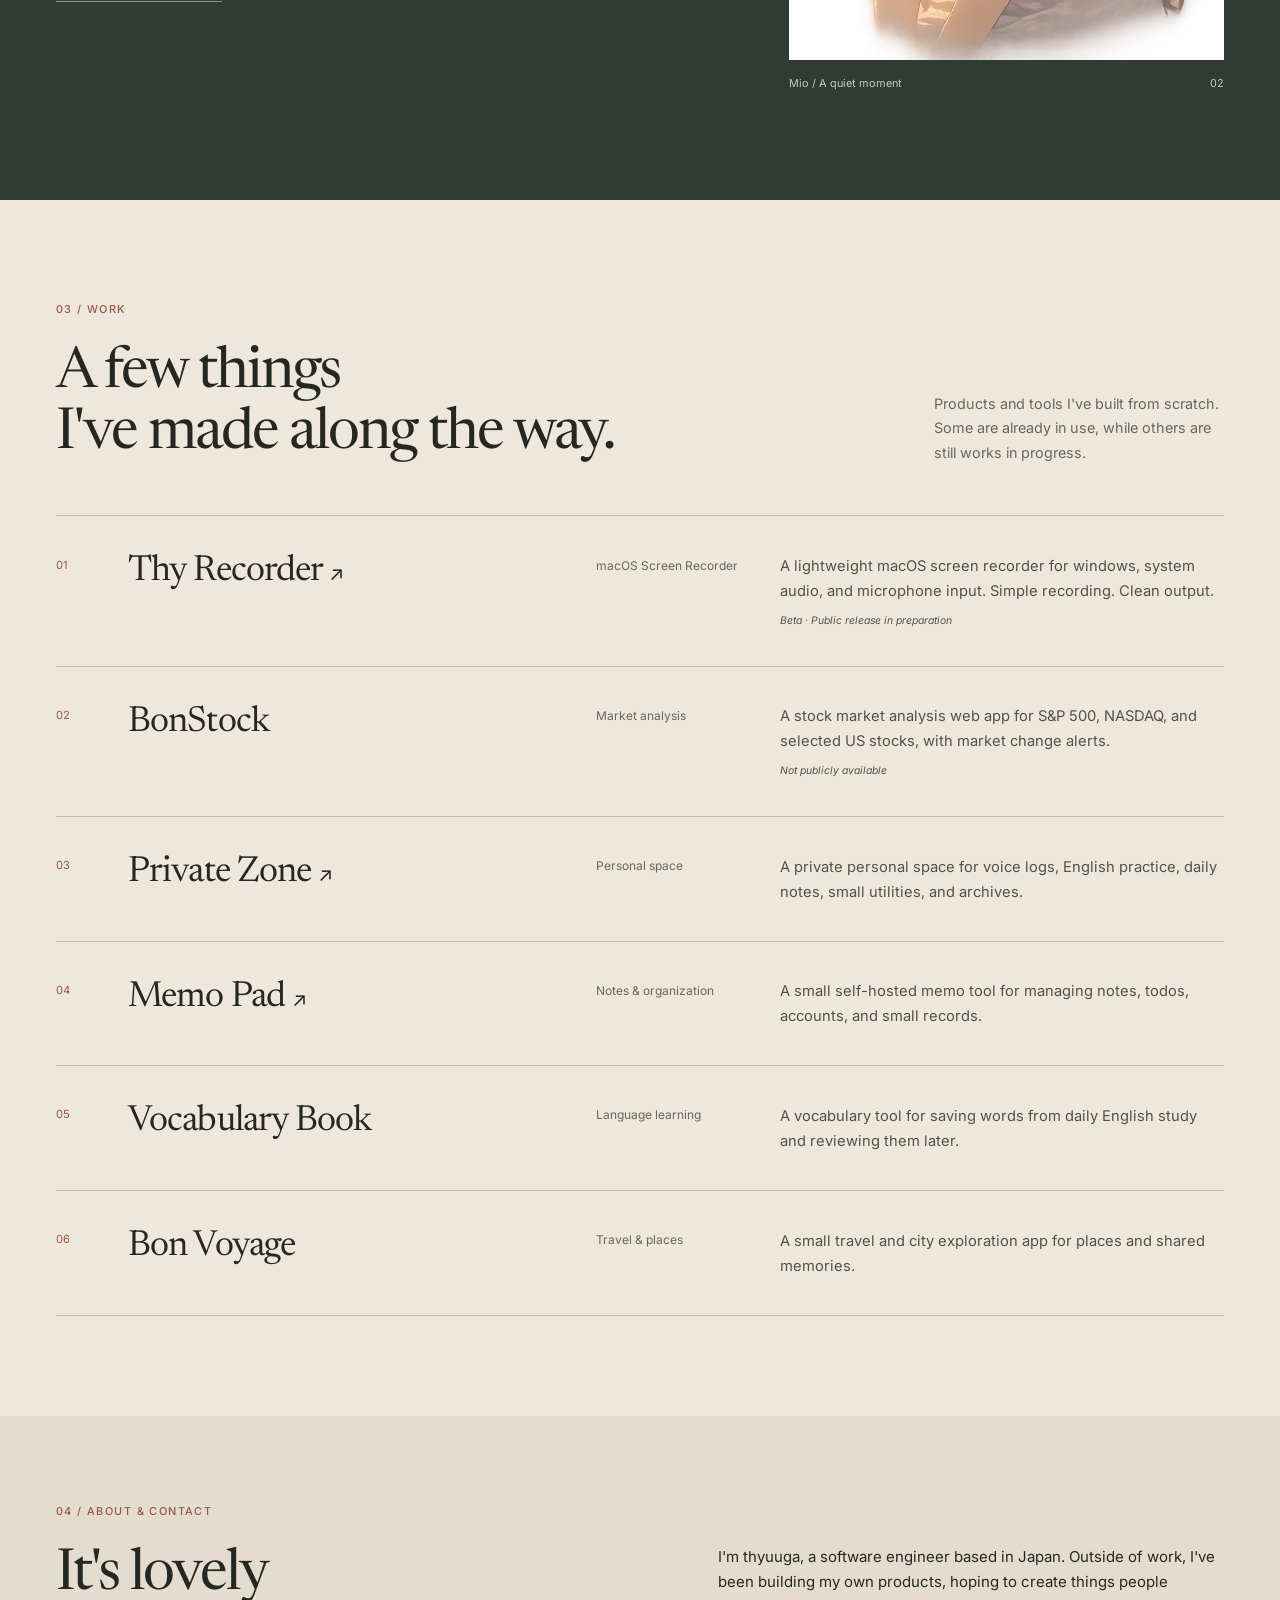
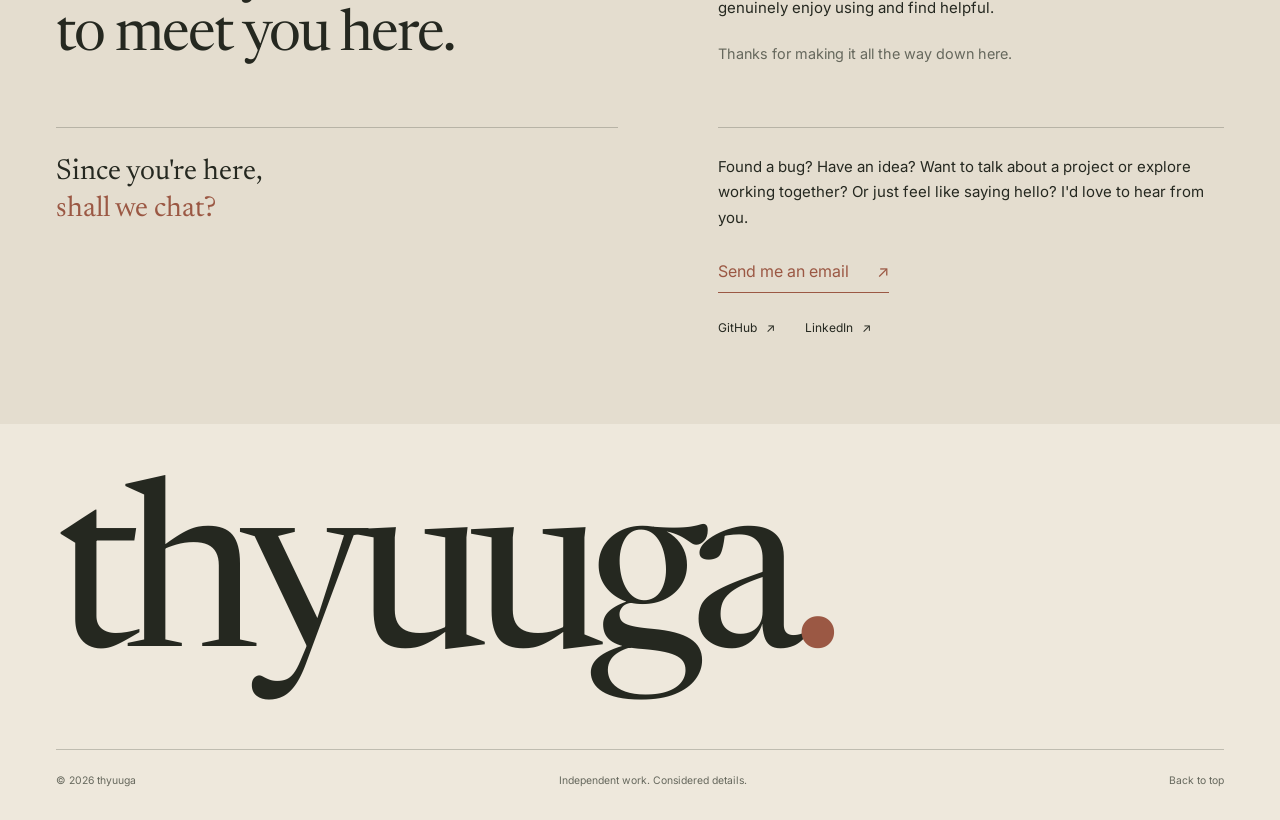
==== commit 85775056: "Refresh multilingual Projects section introduction" ====
--- a/index.html
+++ b/index.html
@@ -72,9 +72,9 @@
       </section>
       <section class="selected-work wrap chapter" id="small-software" aria-labelledby="selected-title">
         <div class="selected-heading">
-          <div><p data-i18n="v2.work.kicker" class="eyebrow">03 / Selected software</p><h2 data-i18n="v2.work.title" id="selected-title">Small ideas.
-Everyday possibilities.</h2></div>
-          <p data-i18n="v2.work.note">A collection of tools made from curiosity and everyday needs.</p>
+          <div><p data-i18n="v2.work.kicker" class="eyebrow">03 / Work</p><h2 data-i18n="v2.work.title" id="selected-title">A few things
+I've made along the way.</h2></div>
+          <p data-i18n="v2.work.note">Products and tools I've built from scratch. Some are already in use, while others are still works in progress.</p>
         </div>
         <div class="work-index">
           <article class="work-entry work-entry--linked">
--- a/home-v2.css
+++ b/home-v2.css
@@ -142,6 +142,7 @@
   .mio-visual { max-width: min(435px, max(220px, calc((100svh - 180px - 2.25rem) * 2 / 3))); }
 }
 @media (max-width: 1050px) {
+  html:lang(en) .selected-heading h2 { font-size: clamp(2rem, 4.5vw, 2.8rem); }
   .wrap { width: calc(100% - 64px); }
   .masthead { gap: 25px; }
   .mio-grid { gap: 64px; }
@@ -177,6 +178,7 @@
   .selected-heading { grid-template-columns: 1fr; gap: 20px; margin-bottom: 32px; }
   .selected-heading > p { justify-self: start; max-width: 360px; }
   .selected-heading h2, .about-grid h2 { font-size: 2.7rem; }
+  html:lang(en) .selected-heading h2 { font-size: clamp(1.7rem, 9vw, 2.7rem); }
   .work-entry h3 { font-size: 1.9rem; }
   .about-chapter { padding-block: 54px; }
   .about-grid { grid-template-columns: 1fr; gap: 28px; }
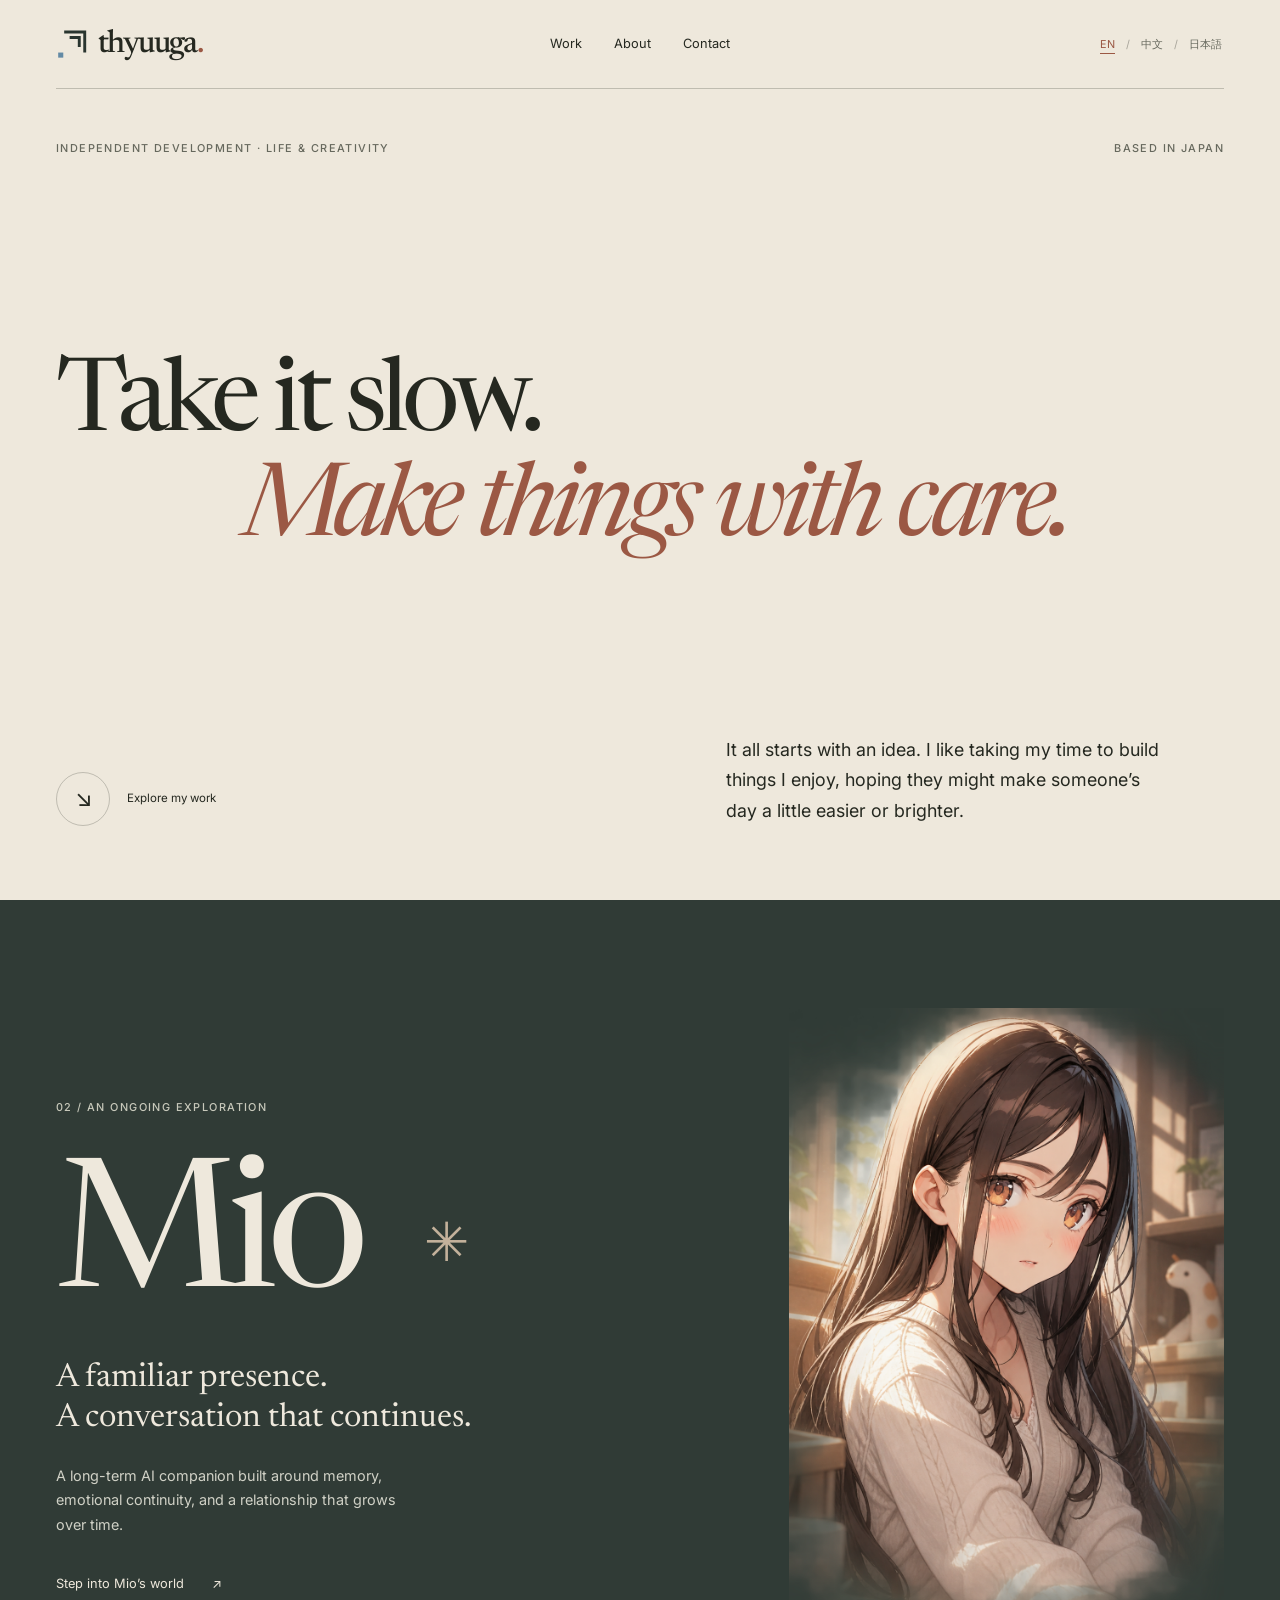
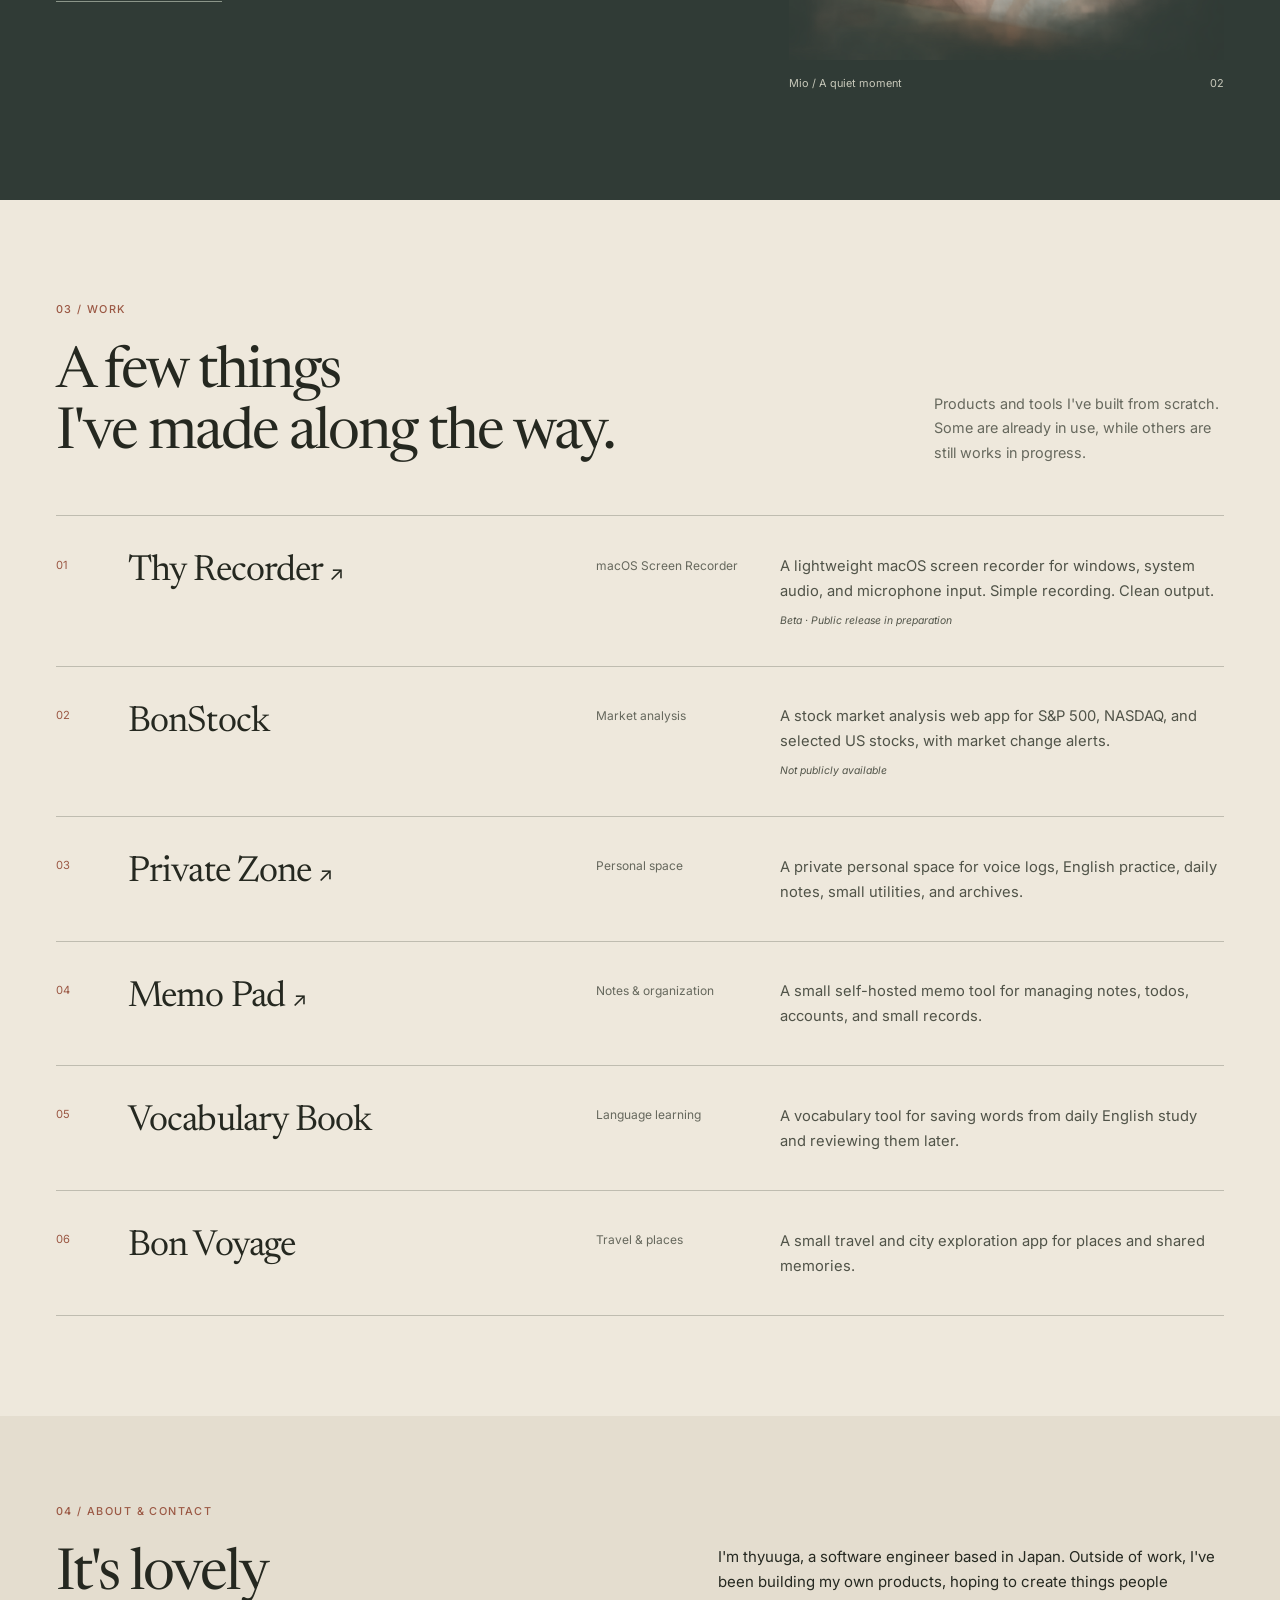
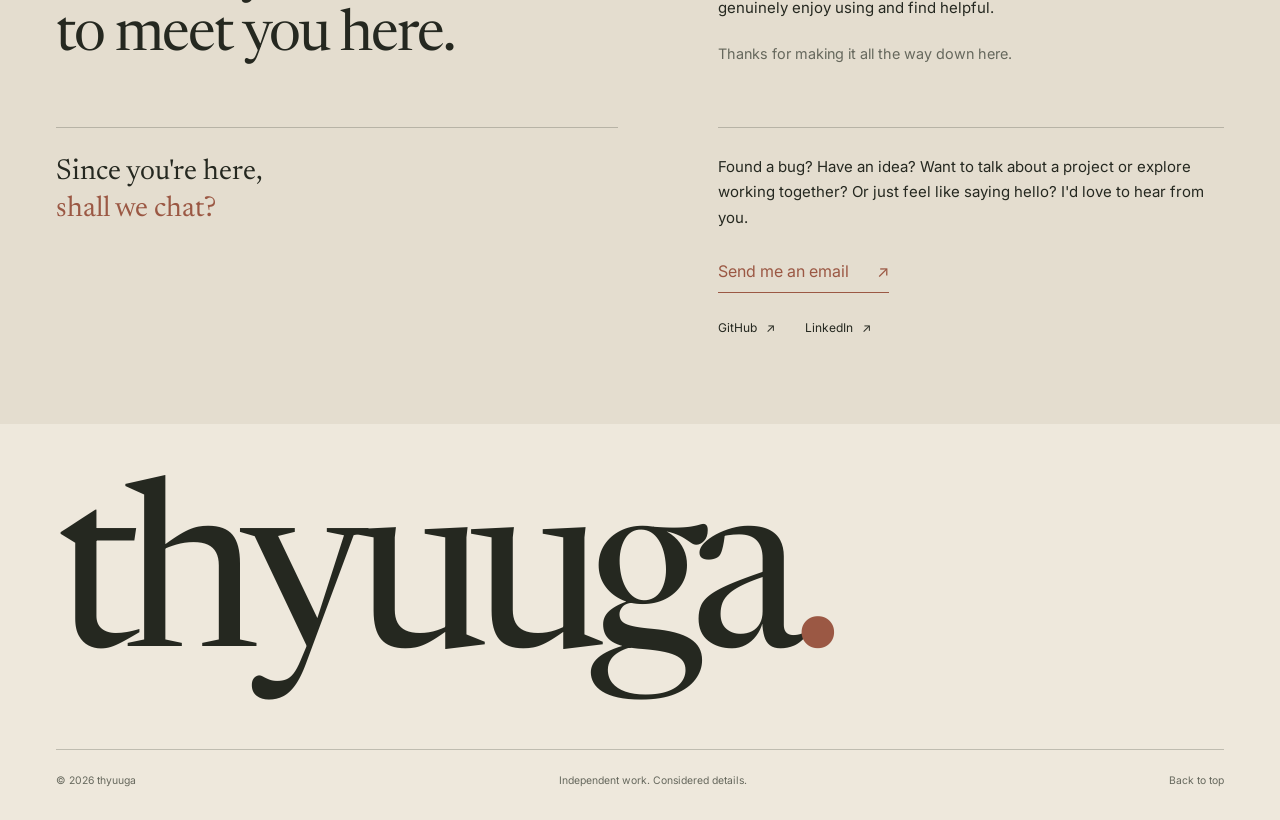
==== commit 3b6c567e: "Update homepage Mio portrait illustration" ====
--- a/index.html
+++ b/index.html
@@ -65,7 +65,7 @@
             <a class="text-link" href="/mio/about"><span data-i18n="v2.mio.link">Step into Mio’s world</span><span aria-hidden="true">↗</span></a>
           </div>
           <figure class="mio-visual">
-            <div class="mio-image-frame"><img src="/asset/editorial/mio-portrait.jpg" width="600" height="900" loading="lazy" decoding="async" data-i18n-alt="v2.mio.alt" alt="Mio character illustration in warm evening light" /></div>
+            <div class="mio-image-frame"><img src="/asset/mio/mio_illustration_neu.png" width="1024" height="1536" loading="lazy" decoding="async" data-i18n-alt="v2.mio.alt" alt="Mio character illustration in warm window light" /></div>
             <figcaption><span data-i18n="v2.mio.caption">Mio / A quiet moment</span><span aria-hidden="true">02</span></figcaption>
           </figure>
         </div>
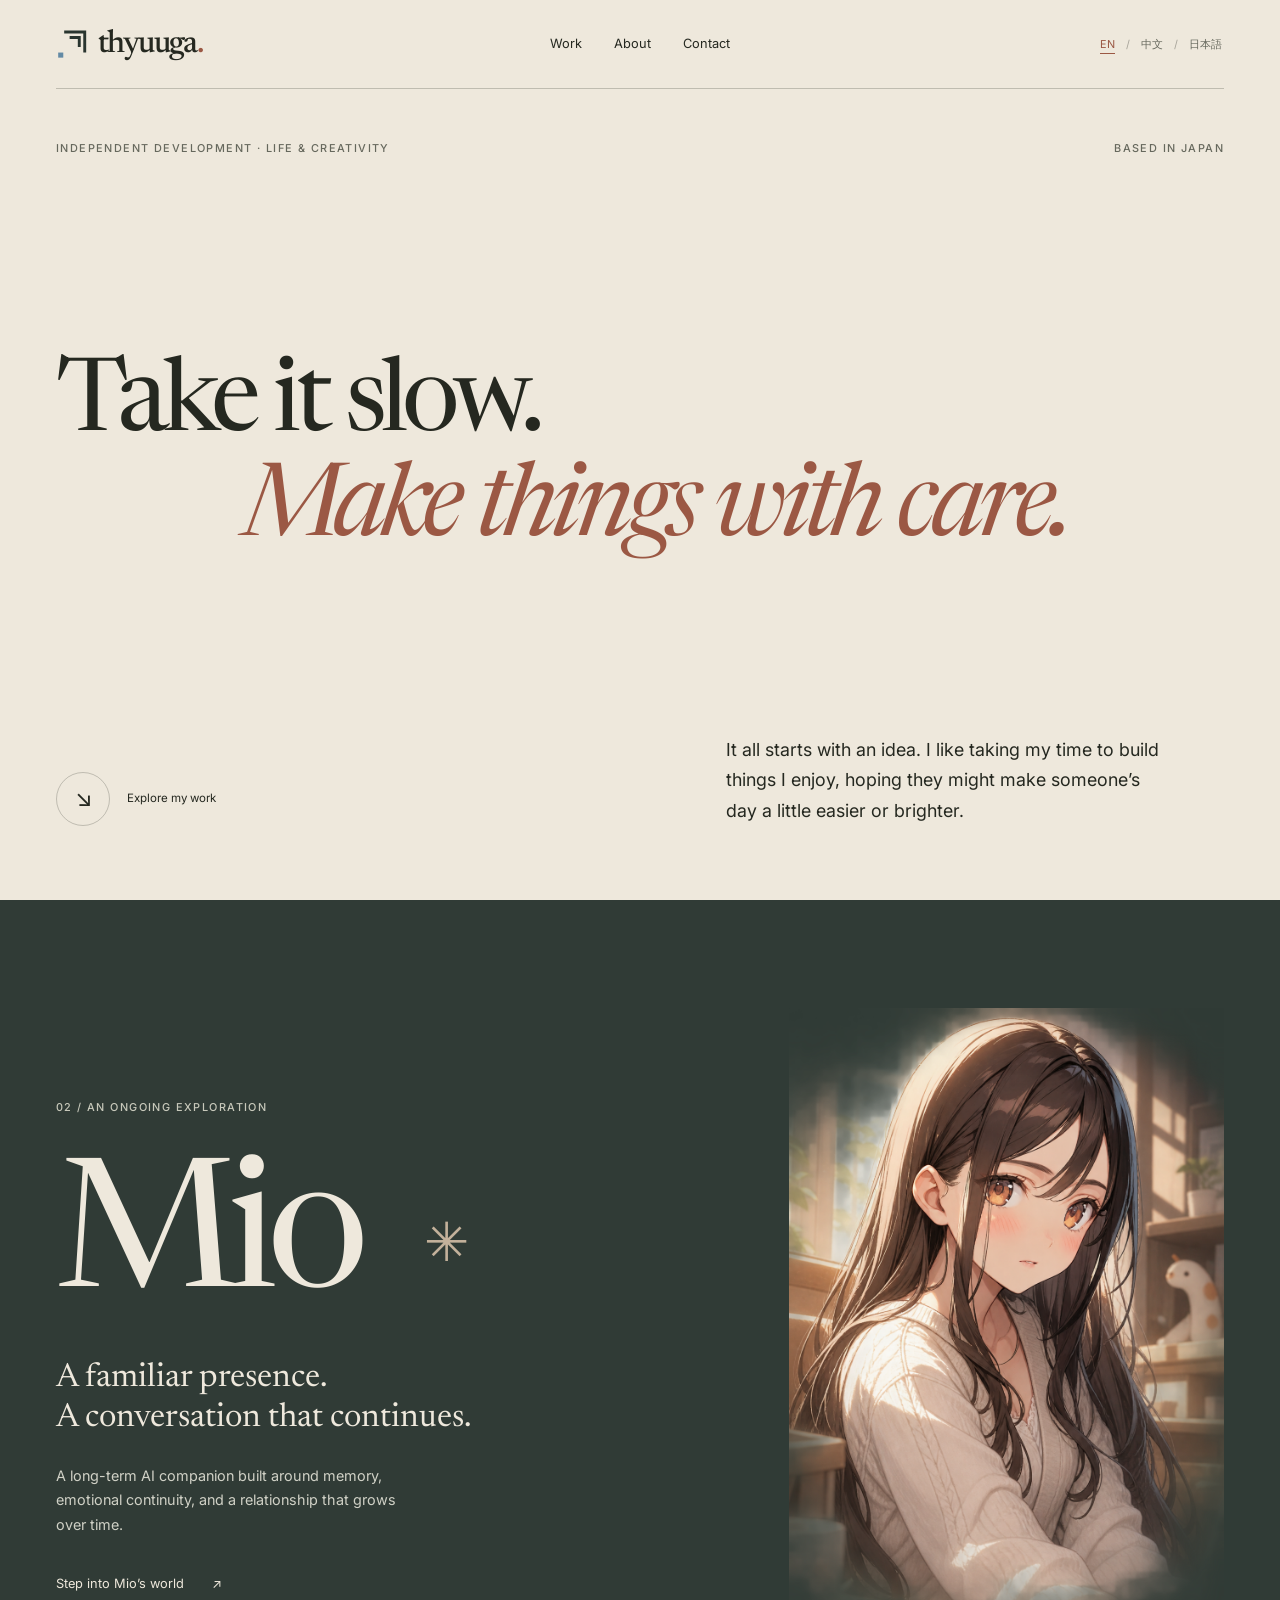
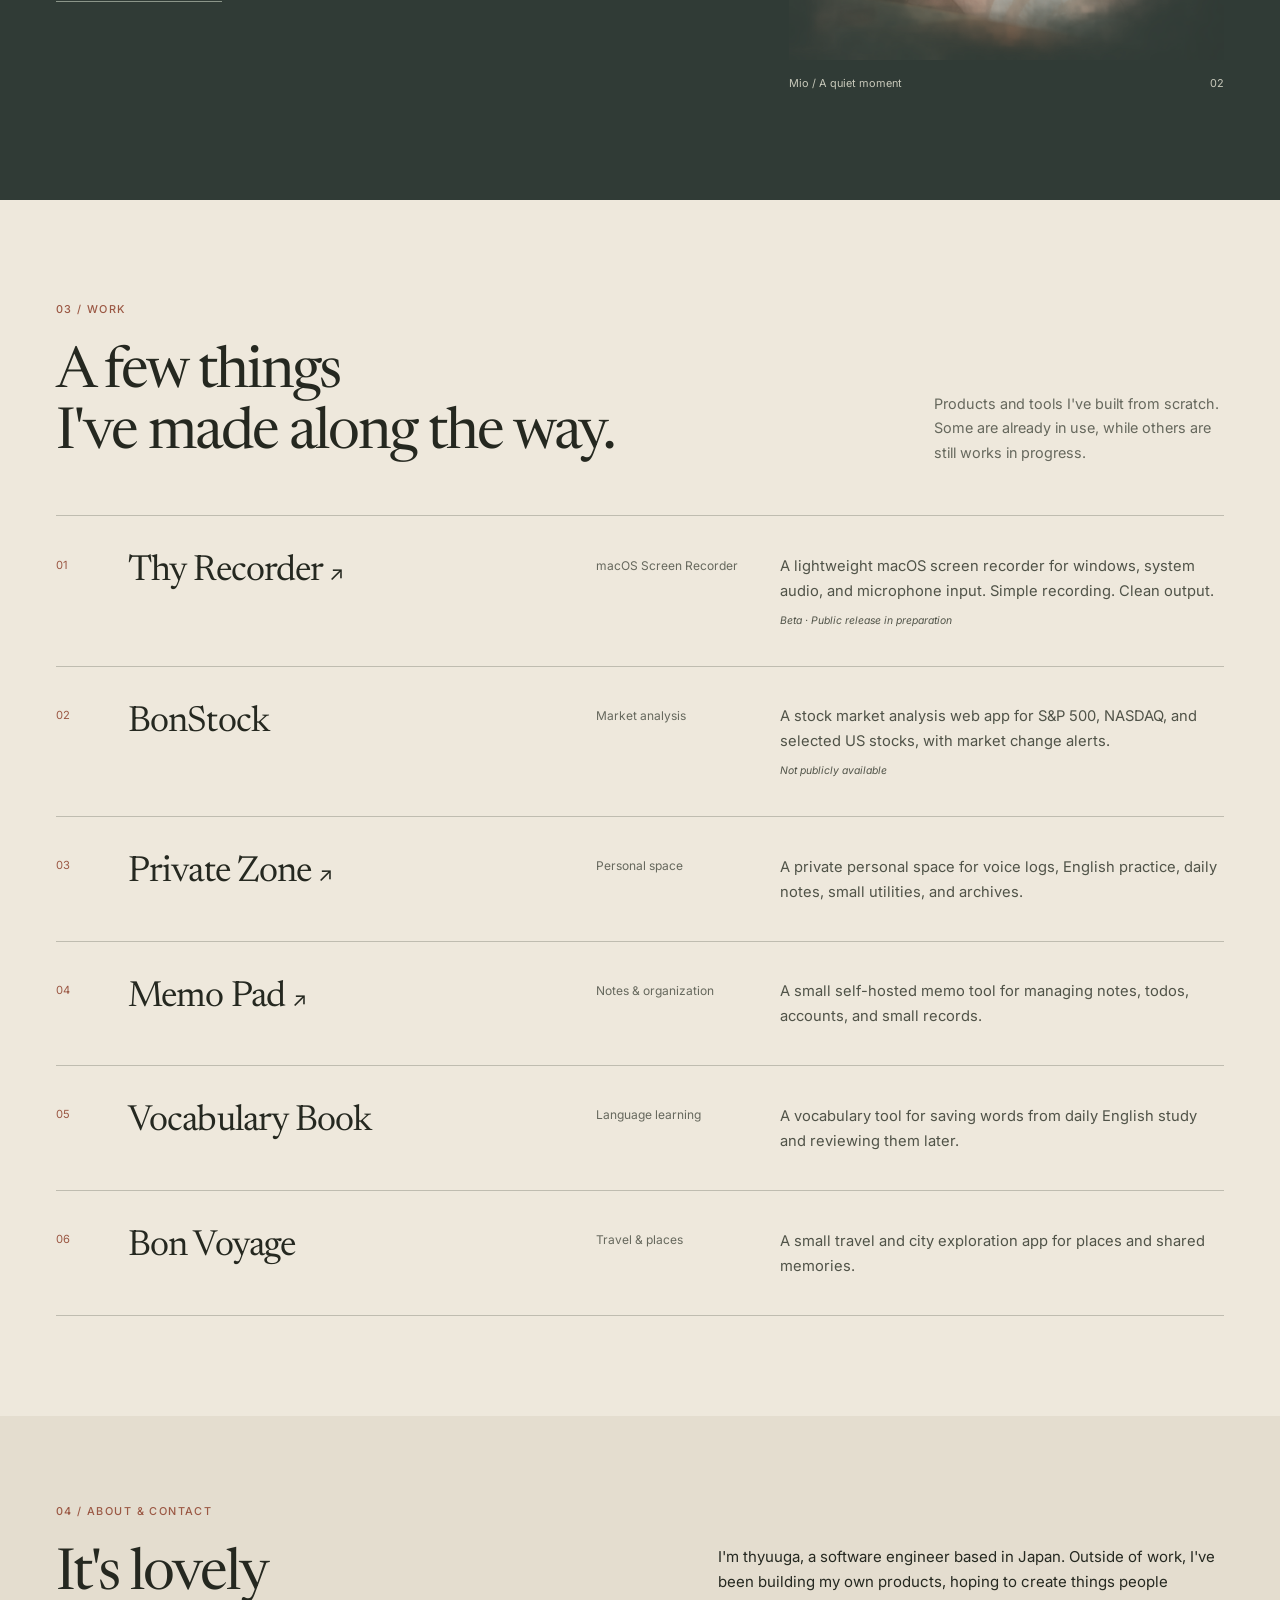
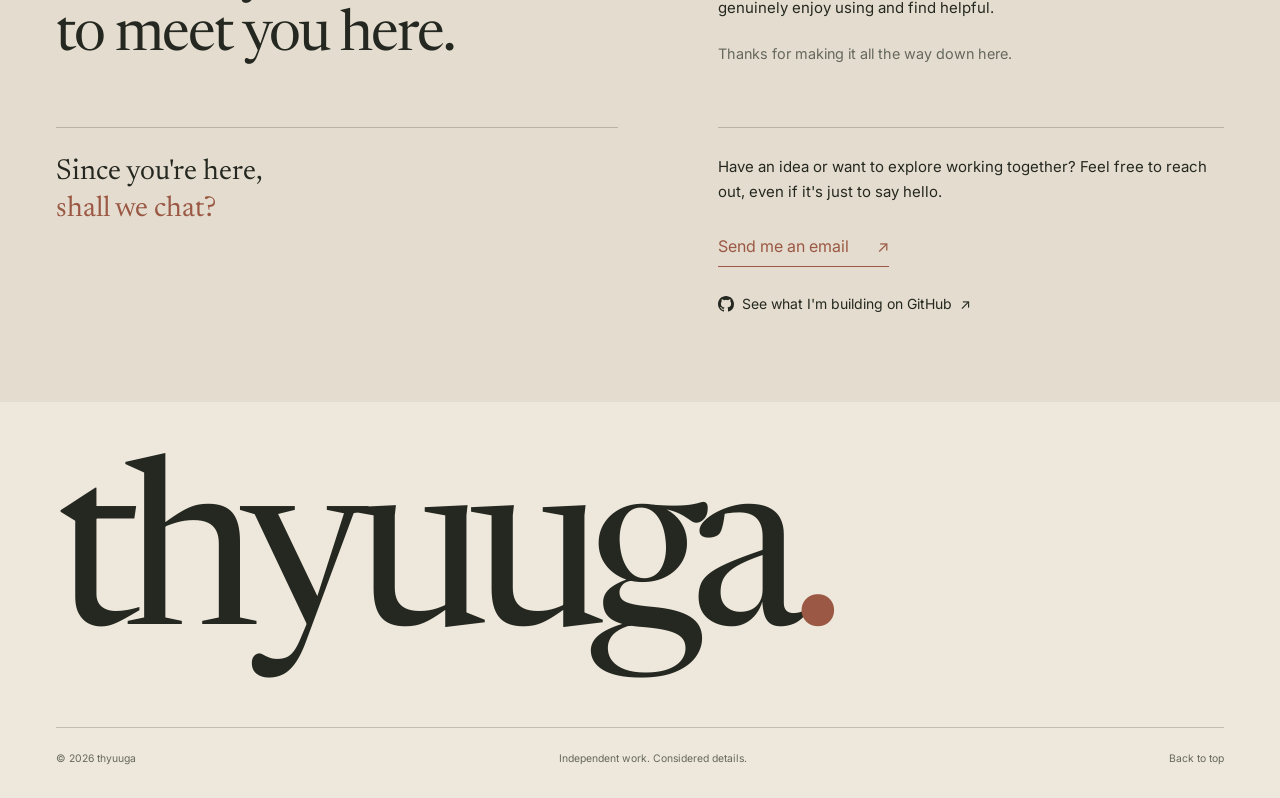
==== commit d26e0272: "Simplify contact copy and prioritize email and GitHub" ====
--- a/index.html
+++ b/index.html
@@ -138,11 +138,14 @@
           <div class="about-copy"><p data-i18n="v2.about.body">I'm thyuuga, a software engineer based in Japan. Outside of work, I've been building my own products, hoping to create things people genuinely enjoy using and find helpful.</p><p data-i18n="v2.about.note">Thanks for making it all the way down here.</p></div>
           <div class="contact-intro" id="contact"><span id="links" class="legacy-anchor" aria-hidden="true"></span><h3><span data-i18n="v2.contact.title.first">Since you're here,</span><span data-i18n="v2.contact.title.second">shall we chat?</span></h3></div>
           <div class="contact-links">
-            <p data-i18n="v2.contact.invitation" class="contact-invitation">Found a bug? Have an idea? Want to talk about a project or explore working together? Or just feel like saying hello? I'd love to hear from you.</p>
+            <p data-i18n="v2.contact.invitation" class="contact-invitation">Have an idea or want to explore working together? Feel free to reach out, even if it's just to say hello.</p>
             <a class="text-link contact-email" href="mailto:kakukousyou@gmail.com"><span data-i18n="v2.contact.email">Send me an email</span><span aria-hidden="true">↗</span></a>
             <div class="social-links">
-              <a href="https://github.com/thyuuga" target="_blank" rel="noreferrer">GitHub <span aria-hidden="true">↗</span></a>
-              <a href="https://www.linkedin.com/in/%E6%95%88%E6%98%8C-%E9%83%AD-25904321a/" target="_blank" rel="noreferrer">LinkedIn <span aria-hidden="true">↗</span></a>
+              <a class="contact-github" href="https://github.com/thyuuga" target="_blank" rel="noreferrer">
+                <svg width="16" height="16" viewBox="0 0 16 16" fill="currentColor" aria-hidden="true" focusable="false"><path d="M8 0C3.58 0 0 3.58 0 8c0 3.54 2.29 6.53 5.47 7.59.4.07.55-.17.55-.38 0-.19-.01-.82-.01-1.49-2.01.37-2.53-.49-2.69-.94-.09-.23-.48-.94-.82-1.13-.28-.15-.68-.52-.01-.53.63-.01 1.08.58 1.23.82.72 1.21 1.87.87 2.33.66.07-.52.28-.87.51-1.07-1.78-.2-3.64-.89-3.64-3.95 0-.87.31-1.59.82-2.15-.08-.2-.36-1.02.08-2.12 0 0 .67-.21 2.2.82a7.65 7.65 0 0 1 4 0c1.53-1.04 2.2-.82 2.2-.82.44 1.1.16 1.92.08 2.12.51.56.82 1.27.82 2.15 0 3.07-1.87 3.75-3.65 3.95.29.25.54.73.54 1.48 0 1.07-.01 1.93-.01 2.2 0 .21.15.46.55.38A8.01 8.01 0 0 0 16 8c0-4.42-3.58-8-8-8Z" /></svg>
+                <span data-i18n="v2.contact.github">See what I'm building on GitHub</span><span aria-hidden="true">↗</span>
+              </a>
+              <a hidden href="https://www.linkedin.com/in/%E6%95%88%E6%98%8C-%E9%83%AD-25904321a/" target="_blank" rel="noreferrer">LinkedIn <span aria-hidden="true">↗</span></a>
             </div>
           </div>
         </div>
--- a/home-v2.css
+++ b/home-v2.css
@@ -121,6 +121,9 @@
 .contact-email { color: var(--rust); font-size: 1rem; }
 .social-links { display: flex; gap: 30px; margin-top: 25px; font-size: 0.75rem; }
 .social-links span { margin-left: 6px; }
+.social-links a.contact-github { display: inline-flex; align-items: center; gap: 8px; color: var(--ink); font-size: 0.875rem; text-decoration: none; }
+.contact-github svg { flex-shrink: 0; }
+.social-links .contact-github > span { margin-left: 0; }
 .editorial-footer { padding-top: 48px; padding-bottom: 30px; }
 .footer-wordmark { display: block; width: fit-content; font-family: var(--serif); font-size: clamp(5rem, 18vw, 17.5rem); line-height: 1.05; letter-spacing: -0.065em; }
 .footer-baseline { display: flex; justify-content: space-between; flex-wrap: wrap; gap: 14px 25px; margin-top: 35px; padding-top: 22px; border-top: 1px solid var(--rule); color: var(--muted); font-size: 0.65rem; }
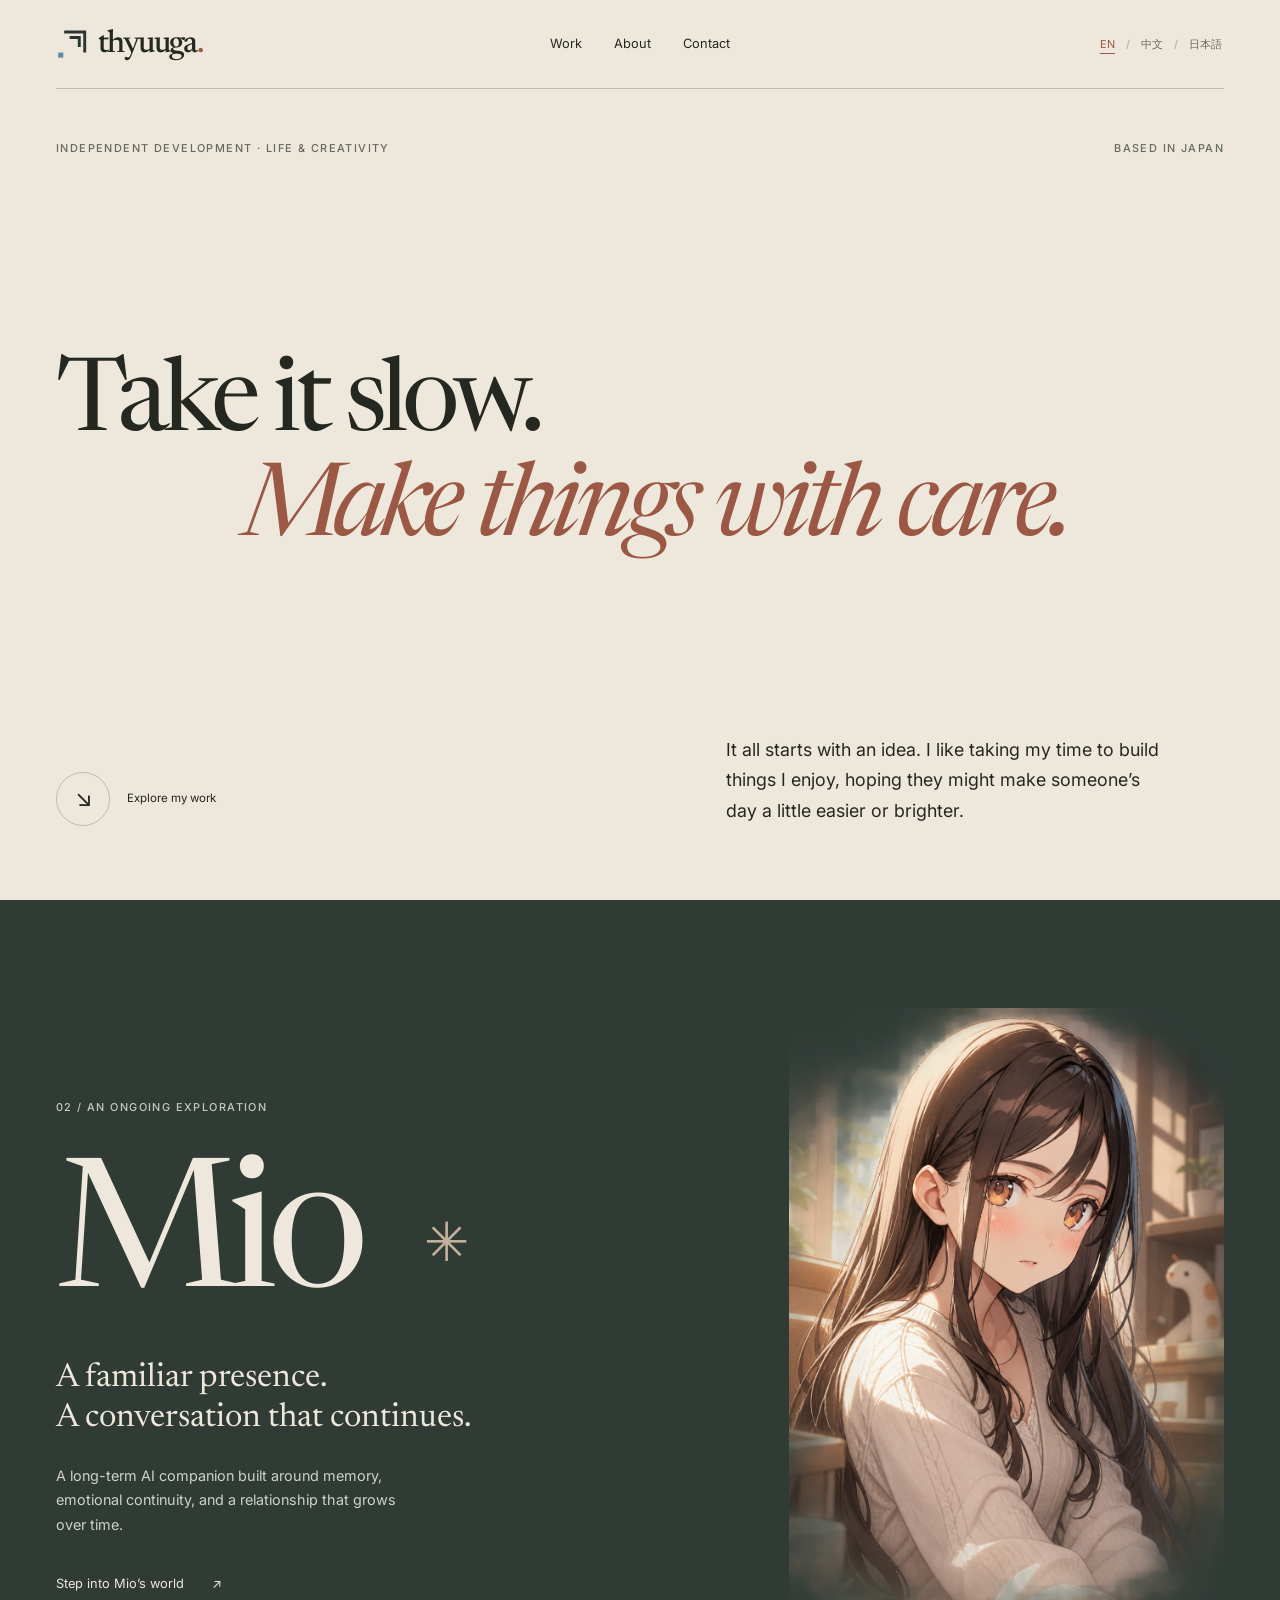
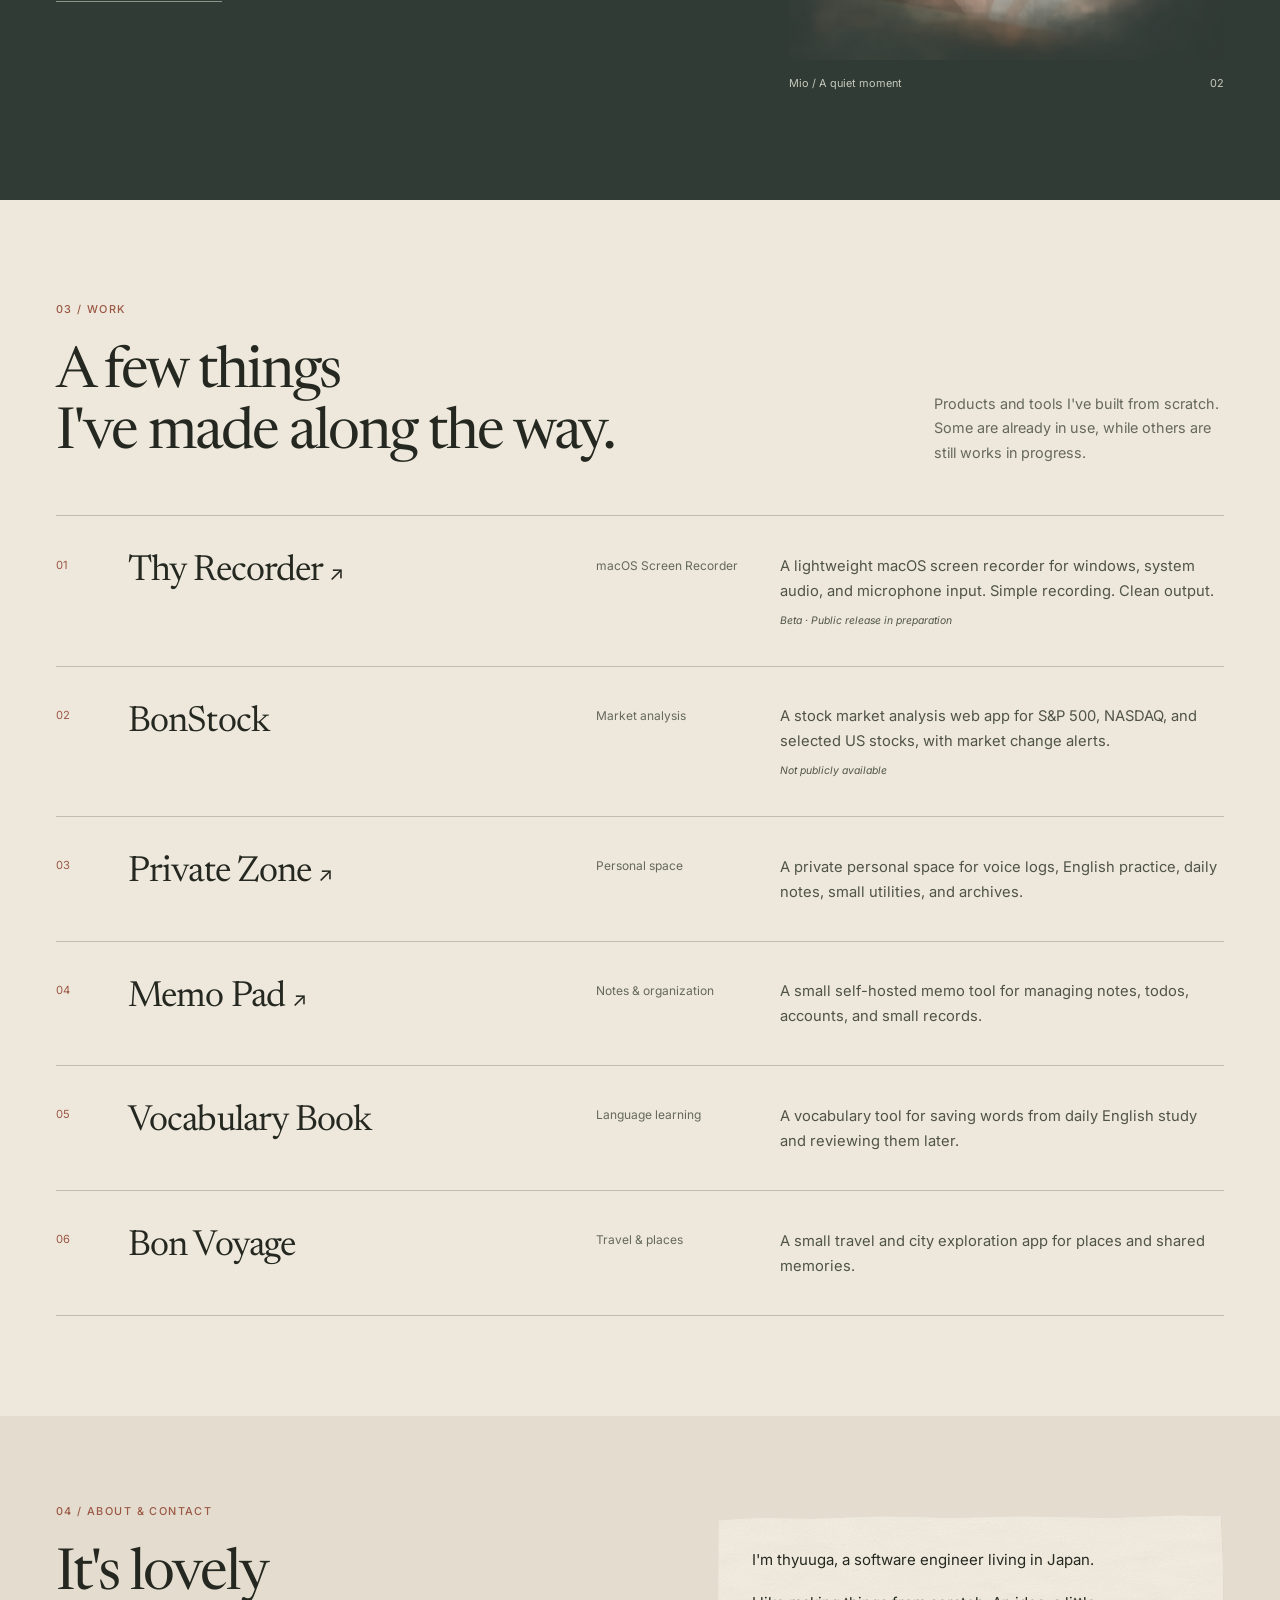
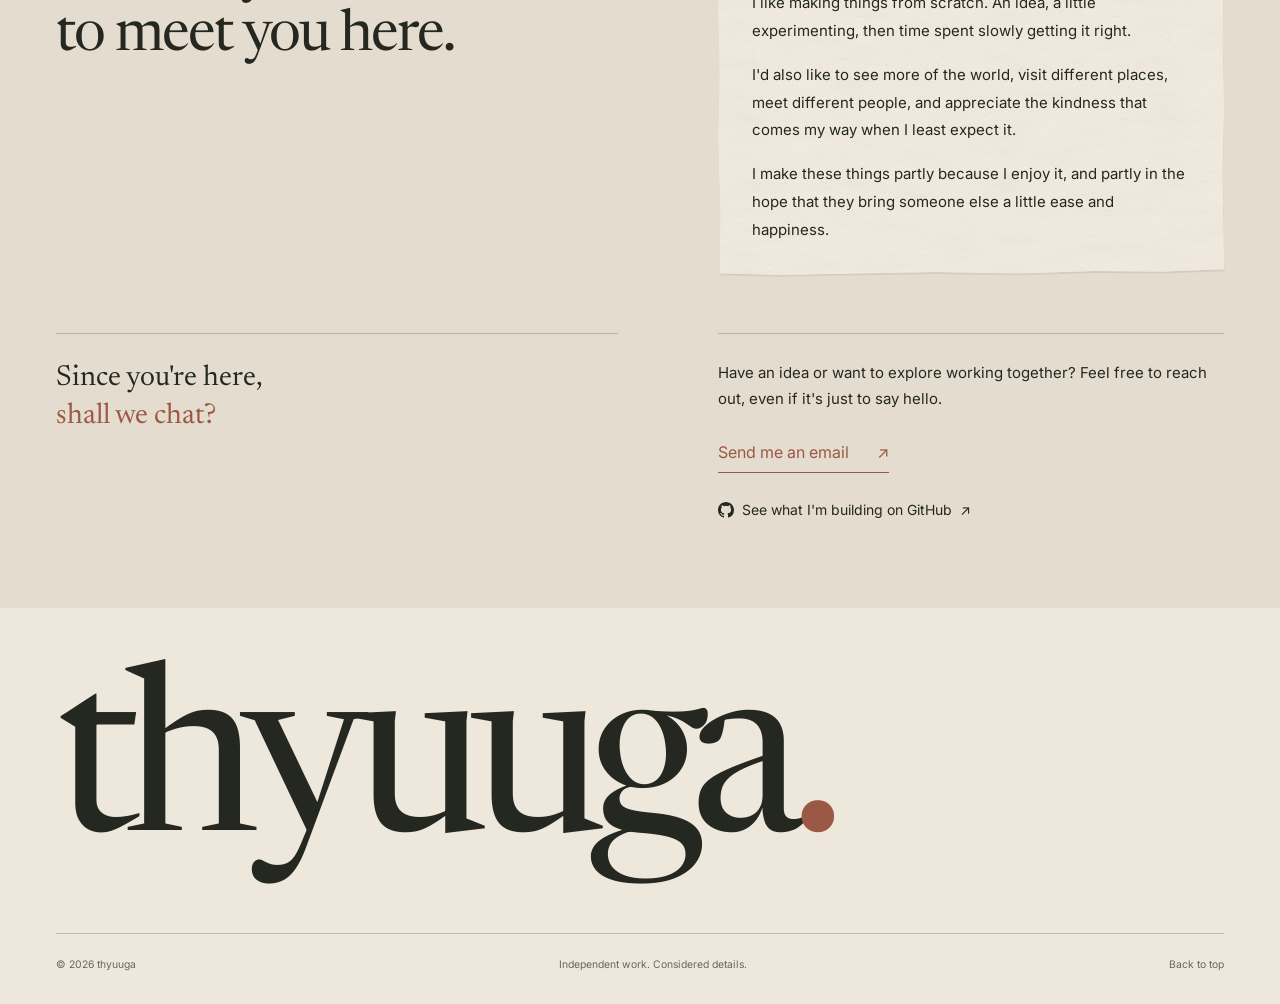
==== commit 01846288: "Add textured paper styling and personal introduction copy" ====
--- a/index.html
+++ b/index.html
@@ -135,7 +135,12 @@
         <div class="wrap about-grid">
           <div><p data-i18n="v2.about.kicker" class="eyebrow">04 / About &amp; Contact</p><h2 data-i18n="v2.about.title" id="about-title">It's lovely
 to meet you here.</h2></div>
-          <div class="about-copy"><p data-i18n="v2.about.body">I'm thyuuga, a software engineer based in Japan. Outside of work, I've been building my own products, hoping to create things people genuinely enjoy using and find helpful.</p><p data-i18n="v2.about.note">Thanks for making it all the way down here.</p></div>
+          <div class="about-copy">
+            <p data-i18n="v2.about.body">I'm thyuuga, a software engineer living in Japan.</p>
+            <p data-i18n="v2.about.process">I like making things from scratch. An idea, a little experimenting, then time spent slowly getting it right.</p>
+            <p data-i18n="v2.about.world">I'd also like to see more of the world, visit different places, meet different people, and appreciate the kindness that comes my way when I least expect it.</p>
+            <p data-i18n="v2.about.purpose">I make these things partly because I enjoy it, and partly in the hope that they bring someone else a little ease and happiness.</p>
+          </div>
           <div class="contact-intro" id="contact"><span id="links" class="legacy-anchor" aria-hidden="true"></span><h3><span data-i18n="v2.contact.title.first">Since you're here,</span><span data-i18n="v2.contact.title.second">shall we chat?</span></h3></div>
           <div class="contact-links">
             <p data-i18n="v2.contact.invitation" class="contact-invitation">Have an idea or want to explore working together? Feel free to reach out, even if it's just to say hello.</p>
--- a/home-v2.css
+++ b/home-v2.css
@@ -110,8 +110,41 @@
 }
 .about-chapter { background: #e4ddcf; padding-block: 86px; }
 .about-grid { display: grid; grid-template-columns: 1fr 0.9fr; gap: 60px 100px; align-items: start; }
-.about-copy { padding-top: 42px; }
-.about-copy p + p { margin-top: 22px; color: var(--muted); font-size: 0.9rem; }
+.about-copy {
+  position: relative;
+  isolation: isolate;
+  margin-top: 14px;
+  padding: 30px 34px;
+  line-height: 1.85;
+  --paper-edge: polygon(2px 3px, 8% 1px, 19% 2px, 33% 0, 46% 2px,
+    61% 1px, 78% 3px, 91% 1px, calc(100% - 2px) 2px,
+    100% 18%, calc(100% - 1px) 36%, 100% 53%, calc(100% - 2px) 72%,
+    calc(100% - 1px) calc(100% - 3px), 88% calc(100% - 1px),
+    74% calc(100% - 2px), 59% 100%, 43% calc(100% - 2px),
+    26% calc(100% - 1px), 12% 100%, 1px calc(100% - 2px),
+    2px 82%, 0 63%, 2px 44%, 1px 25%);
+}
+/* Only the paper layers tilt; readable text and the scroll animation stay level. */
+.about-copy::before, .about-copy::after {
+  content: "";
+  position: absolute;
+  inset: 0;
+  pointer-events: none;
+  clip-path: var(--paper-edge);
+}
+.about-copy::before {
+  z-index: -2;
+  background: rgba(63, 53, 35, 0.09);
+  transform: translate(0.5px, 2px) rotate(-0.35deg);
+  filter: blur(1px);
+}
+.about-copy::after {
+  z-index: -1;
+  background: #eee7d9 url('/asset/textures/note-paper.svg') repeat;
+  background-size: 420px 420px;
+  transform: rotate(-0.35deg);
+}
+.about-copy p + p { margin-top: 16px; }
 .contact-intro { position: relative; padding-top: 26px; border-top: 1px solid var(--rule); }
 .contact-intro h3 { font-family: var(--serif); font-size: 1.8rem; white-space: pre-line; line-height: 1.3; }
 .contact-intro h3 > span { display: block; }
@@ -185,7 +218,7 @@
   .work-entry h3 { font-size: 1.9rem; }
   .about-chapter { padding-block: 54px; }
   .about-grid { grid-template-columns: 1fr; gap: 28px; }
-  .about-copy { padding-top: 0; }
+  .about-copy { margin-top: 0; padding: 24px; }
   .contact-intro { margin-top: 14px; }
   .contact-links { padding-top: 0; border-top: 0; }
   .footer-baseline { margin-top: 24px; }
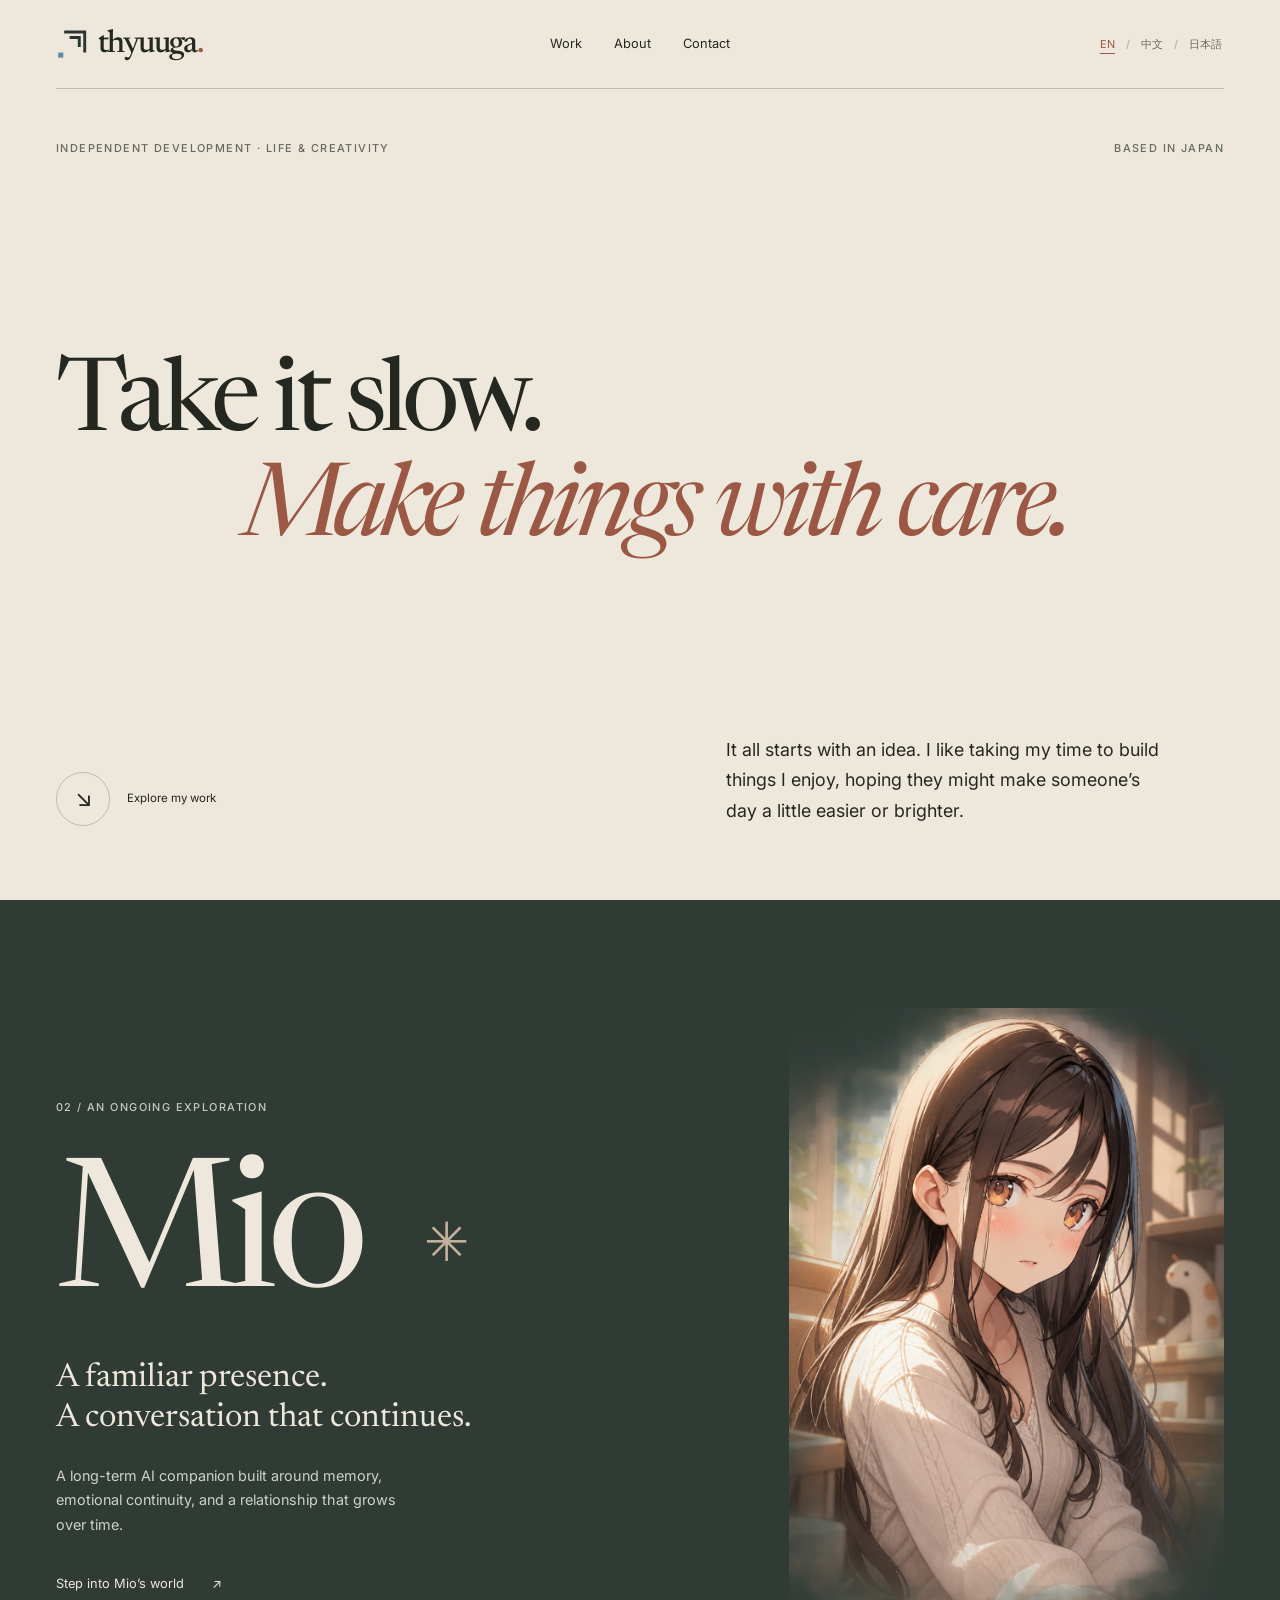
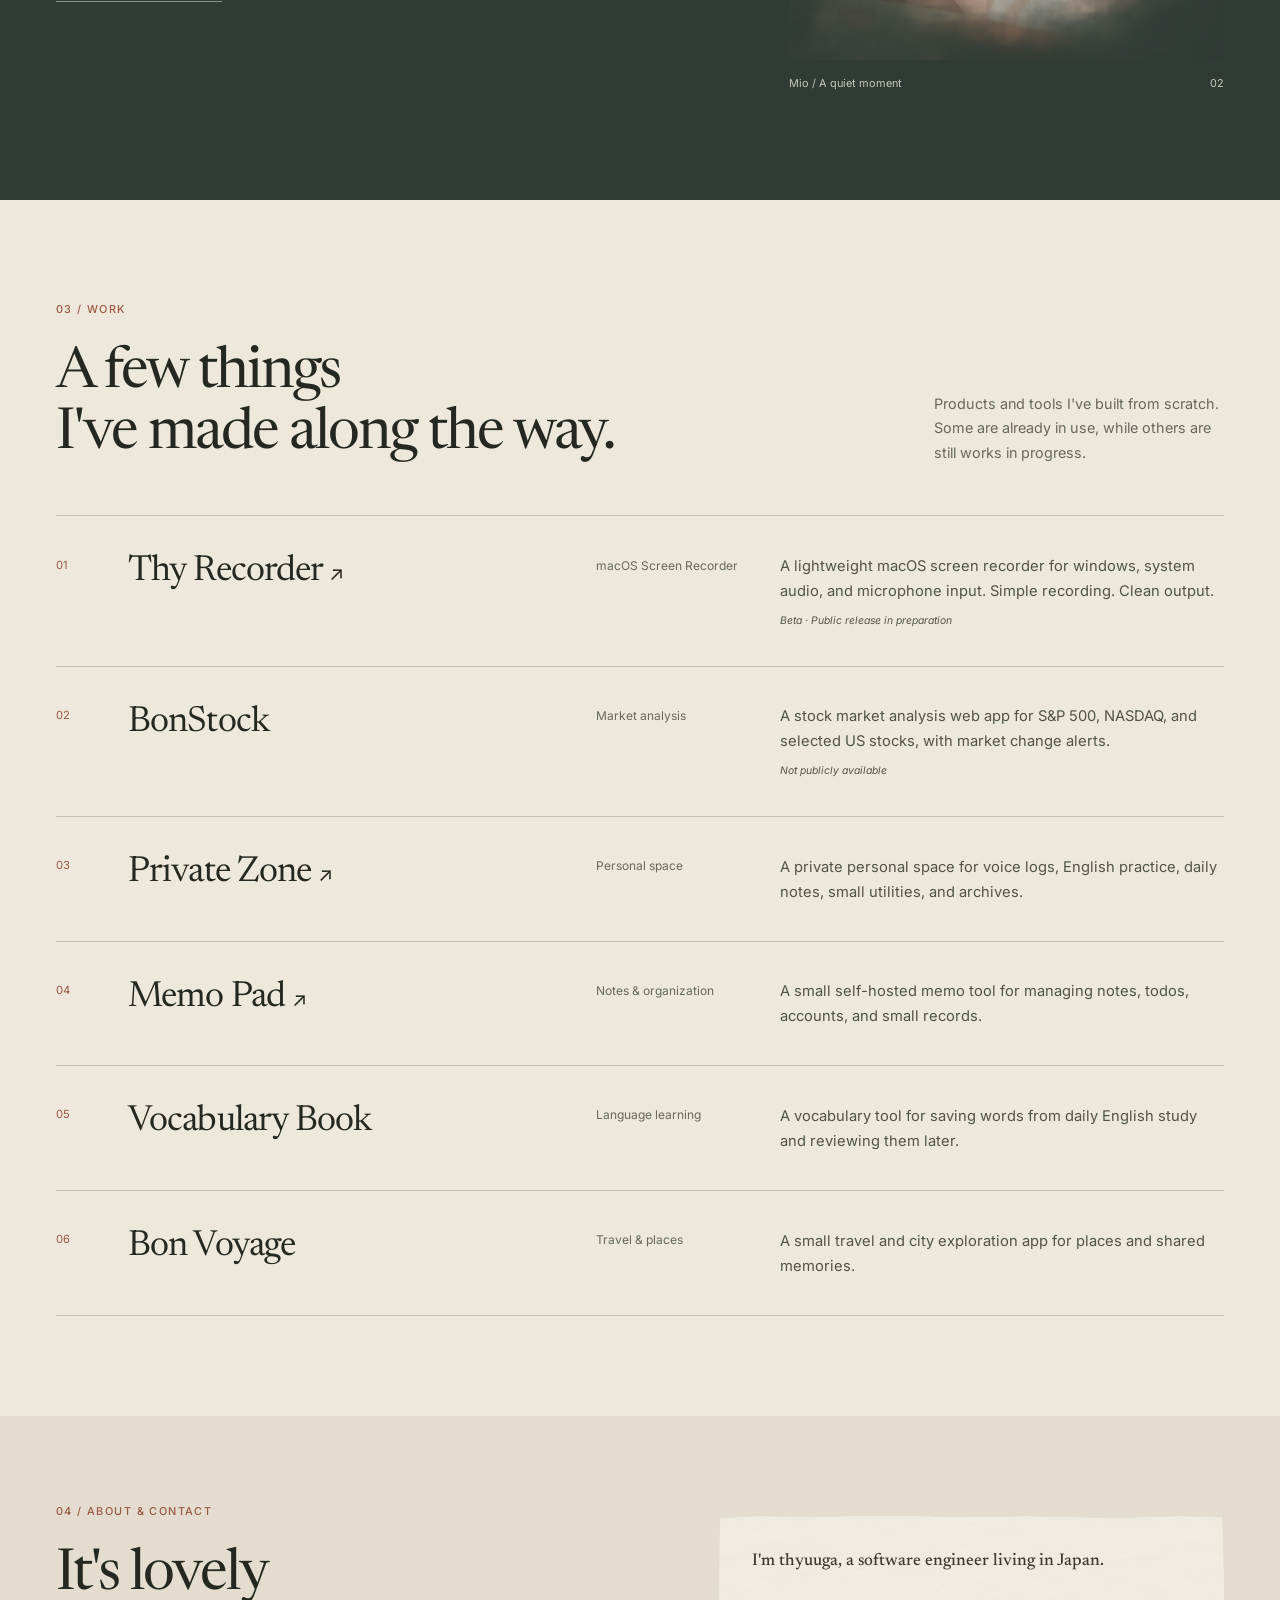
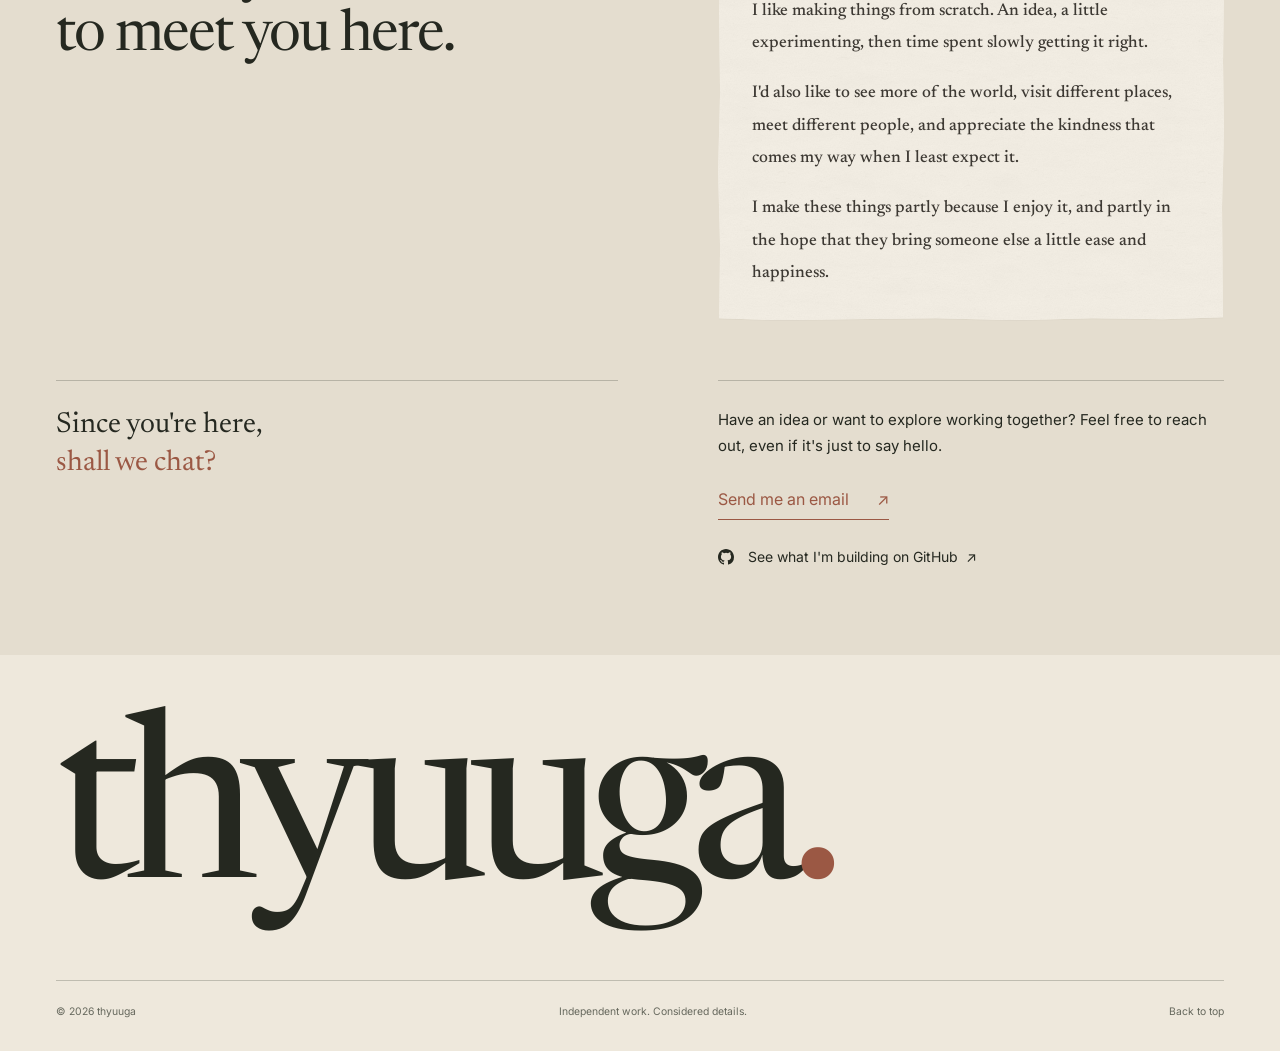
==== commit 08ab2702: "Add gentle Mio smile transition on hover" ====
--- a/index.html
+++ b/index.html
@@ -65,7 +65,10 @@
             <a class="text-link" href="/mio/about"><span data-i18n="v2.mio.link">Step into Mio’s world</span><span aria-hidden="true">↗</span></a>
           </div>
           <figure class="mio-visual">
-            <div class="mio-image-frame"><img src="/asset/mio/mio_illustration_neu.png" width="1024" height="1536" loading="lazy" decoding="async" data-i18n-alt="v2.mio.alt" alt="Mio character illustration in warm window light" /></div>
+            <div class="mio-image-frame">
+              <img src="/asset/mio/mio_illustration_neu.png" width="1024" height="1536" loading="lazy" decoding="async" data-i18n-alt="v2.mio.alt" alt="Mio character illustration in warm window light" />
+              <img class="mio-smile" src="/asset/mio/mio_illustration_neu_smile.png" width="1024" height="1536" loading="lazy" decoding="async" alt="" aria-hidden="true" />
+            </div>
             <figcaption><span data-i18n="v2.mio.caption">Mio / A quiet moment</span><span aria-hidden="true">02</span></figcaption>
           </figure>
         </div>
--- a/home-v2.css
+++ b/home-v2.css
@@ -10,9 +10,10 @@
   --rule: rgba(37, 40, 32, 0.23);
   --serif: Newsreader, Georgia, "Times New Roman", serif;
   --sans: Inter, -apple-system, BlinkMacSystemFont, "Segoe UI", sans-serif;
+  --anchor-clearance: 24px;
 }
 * { box-sizing: border-box; }
-html { overflow-y: auto; scroll-behavior: smooth; scroll-padding-top: 24px; }
+html { overflow-y: auto; scroll-behavior: smooth; scroll-padding-top: var(--anchor-clearance); }
 body { margin: 0; background: var(--paper); color: var(--ink); font-family: var(--sans); font-size: 15px; line-height: 1.7; -webkit-font-smoothing: antialiased; }
 ::selection { color: var(--paper); background: var(--rust); }
 a { color: inherit; text-decoration: none; }
@@ -39,6 +40,8 @@
 .language-switcher button { color: var(--muted); background: none; border: 0; padding: 10px 2px; cursor: pointer; }
 .language-switcher button.is-active { color: var(--rust); text-decoration: underline; text-underline-offset: 5px; }
 .language-switcher button:hover { color: var(--rust); }
+.localized-copy { opacity: 1; transition: opacity 180ms ease-out; }
+.is-changing-language .localized-copy { opacity: 0; transition-duration: 120ms; }
 .editorial-hero {
   /* The masthead stays in normal flow and is counted only once in the first screen. */
   min-height: calc(100vh - var(--masthead-height, 0px));
@@ -61,6 +64,10 @@
 .explore-link:hover .circle-arrow { background: var(--ink); color: var(--paper); transform: rotate(45deg); }
 .chapter { position: relative; padding-block: 70px 100px; }
 .legacy-anchor { display: block; position: absolute; top: 0; }
+/* Mio's background starts at its anchor: cancel only the root's anchor clearance.
+   The masthead is in normal flow, so no navigation offset is needed here. */
+.editorial-page .mio-chapter,
+.editorial-page .mio-chapter > #work { scroll-margin-top: calc(-1 * var(--anchor-clearance)); }
 .text-link { display: inline-flex; align-items: center; gap: 28px; width: fit-content; padding-block: 6px; border-bottom: 1px solid currentColor; color: var(--ink); font-size: 0.8rem; transition: color 200ms ease, gap 200ms ease; }
 .text-link:hover { color: var(--rust); gap: 35px; }
 .mio-chapter { position: relative; display: grid; align-items: center; min-height: 100vh; min-height: 100svh; background: var(--forest); color: var(--paper); padding-block: 90px; }
@@ -74,8 +81,22 @@
 .mio-copy .text-link:hover { color: #e4baa3; }
 .mio-chapter a:focus-visible { outline-color: var(--paper); }
 .mio-visual { width: 100%; max-width: 435px; justify-self: end; }
-.mio-visual img { width: 100%; height: auto; transition: transform 700ms ease; }
-.mio-visual:hover img { transform: scale(1.025); }
+.mio-image-frame { position: relative; transition: transform 700ms ease; }
+.mio-visual img { width: 100%; height: auto; }
+/* Blend only the expression; keep the original silhouette and translucent edges. */
+.mio-visual .mio-smile {
+  position: absolute;
+  inset: 0;
+  opacity: 0;
+  pointer-events: none;
+  -webkit-mask-image: radial-gradient(ellipse 29% 20% at 54% 33%, #000 65%, transparent 100%);
+  mask-image: radial-gradient(ellipse 29% 20% at 54% 33%, #000 65%, transparent 100%);
+  transition: opacity 400ms ease;
+}
+@media (hover: hover) and (pointer: fine) {
+  .mio-visual:hover .mio-image-frame { transform: translateY(-4px) scale(1.025); }
+  .mio-visual:hover .mio-smile { opacity: 1; transition-duration: 600ms; transition-delay: 80ms; }
+}
 .mio-visual figcaption { display: flex; justify-content: space-between; padding-top: 14px; color: #c8c9bb; font-size: 0.68rem; }
 .selected-work { padding-top: 100px; }
 .selected-heading { display: grid; grid-template-columns: 1fr 0.7fr; gap: 90px; align-items: end; margin-bottom: 50px; }
@@ -110,12 +131,33 @@
 }
 .about-chapter { background: #e4ddcf; padding-block: 86px; }
 .about-grid { display: grid; grid-template-columns: 1fr 0.9fr; gap: 60px 100px; align-items: start; }
+/* Note subsets cover the four paragraphs; see asset/fonts/about-note/subsets.json. */
+@font-face {
+  font-family: "Noto Serif SC Note";
+  src: url('/asset/fonts/about-note/noto-serif-sc-regular.woff2') format('woff2');
+  font-style: normal;
+  font-weight: 400;
+  font-display: swap;
+}
+@font-face {
+  font-family: "Noto Serif JP Note";
+  src: url('/asset/fonts/about-note/noto-serif-jp-regular.woff2') format('woff2');
+  font-style: normal;
+  font-weight: 400;
+  font-display: swap;
+}
 .about-copy {
   position: relative;
   isolation: isolate;
   margin-top: 14px;
   padding: 30px 34px;
-  line-height: 1.85;
+  font-family: Newsreader, Georgia, "Times New Roman", serif;
+  font-size: 17px;
+  font-weight: 400;
+  line-height: 1.9;
+  letter-spacing: normal;
+  text-align: left;
+  color: #3d3933;
   --paper-edge: polygon(2px 3px, 8% 1px, 19% 2px, 33% 0, 46% 2px,
     61% 1px, 78% 3px, 91% 1px, calc(100% - 2px) 2px,
     100% 18%, calc(100% - 1px) 36%, 100% 53%, calc(100% - 2px) 72%,
@@ -124,7 +166,9 @@
     26% calc(100% - 1px), 12% 100%, 1px calc(100% - 2px),
     2px 82%, 0 63%, 2px 44%, 1px 25%);
 }
-/* Only the paper layers tilt; readable text and the scroll animation stay level. */
+html:lang(zh) .about-copy { font-family: "Noto Serif SC Note", "Noto Serif SC", "Source Han Serif SC", "Songti SC", serif; }
+html:lang(ja) .about-copy { font-family: "Noto Serif JP Note", "Noto Serif JP", "Hiragino Mincho ProN", "Yu Mincho", serif; }
+/* Level paper layers with a faint contact shadow; the scroll animation stays intact. */
 .about-copy::before, .about-copy::after {
   content: "";
   position: absolute;
@@ -134,17 +178,32 @@
 }
 .about-copy::before {
   z-index: -2;
-  background: rgba(63, 53, 35, 0.09);
-  transform: translate(0.5px, 2px) rotate(-0.35deg);
+  background: rgba(63, 53, 35, 0.045);
+  transform: translateY(1px);
   filter: blur(1px);
 }
 .about-copy::after {
   z-index: -1;
-  background: #eee7d9 url('/asset/textures/note-paper.svg') repeat;
+  background: #f3eee4 url('/asset/textures/note-paper.svg') repeat;
   background-size: 420px 420px;
-  transform: rotate(-0.35deg);
-}
-.about-copy p + p { margin-top: 16px; }
+}
+.about-copy p + p { margin-top: 18px; }
+/* Medium trial: retain the Regular faces and base rule above for comparison. */
+@font-face {
+  font-family: "Noto Serif SC Note";
+  src: url('/asset/fonts/about-note/noto-serif-sc-medium.ttf') format('truetype');
+  font-style: normal;
+  font-weight: 500;
+  font-display: swap;
+}
+@font-face {
+  font-family: "Noto Serif JP Note";
+  src: url('/asset/fonts/about-note/noto-serif-jp-medium.ttf') format('truetype');
+  font-style: normal;
+  font-weight: 500;
+  font-display: swap;
+}
+.about-copy { font-weight: 500; font-synthesis: none; }
 .contact-intro { position: relative; padding-top: 26px; border-top: 1px solid var(--rule); }
 .contact-intro h3 { font-family: var(--serif); font-size: 1.8rem; white-space: pre-line; line-height: 1.3; }
 .contact-intro h3 > span { display: block; }
@@ -218,7 +277,7 @@
   .work-entry h3 { font-size: 1.9rem; }
   .about-chapter { padding-block: 54px; }
   .about-grid { grid-template-columns: 1fr; gap: 28px; }
-  .about-copy { margin-top: 0; padding: 24px; }
+  .about-copy { margin-top: 0; padding: 24px; font-size: 16px; }
   .contact-intro { margin-top: 14px; }
   .contact-links { padding-top: 0; border-top: 0; }
   .footer-baseline { margin-top: 24px; }
@@ -301,5 +360,5 @@
 @media (prefers-reduced-motion: reduce) {
   html { scroll-behavior: auto; }
   *, *::before, *::after { animation: none !important; transition: none !important; }
-  .mio-visual:hover img, .explore-link:hover .circle-arrow, .work-title-link:hover > span { transform: none; }
-}
+  .mio-visual:hover .mio-image-frame, .explore-link:hover .circle-arrow, .work-title-link:hover > span { transform: none; }
+}
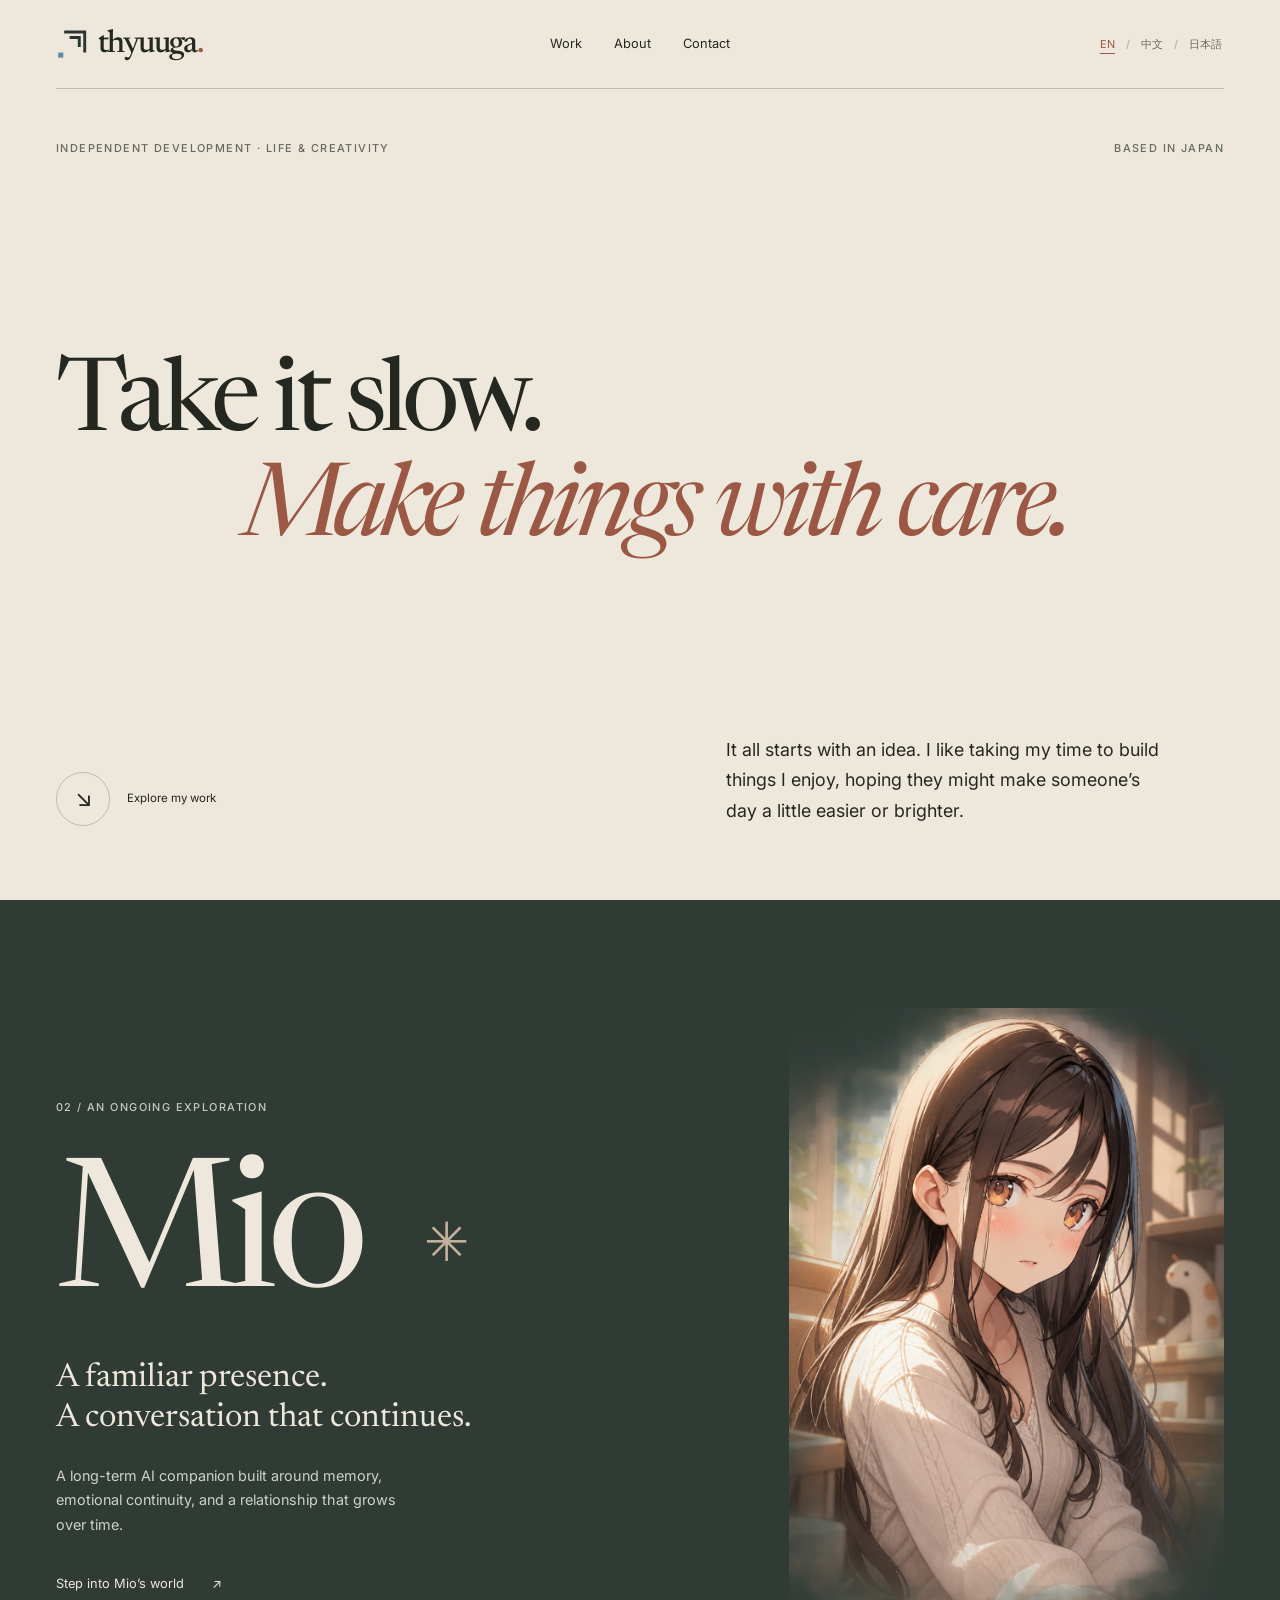
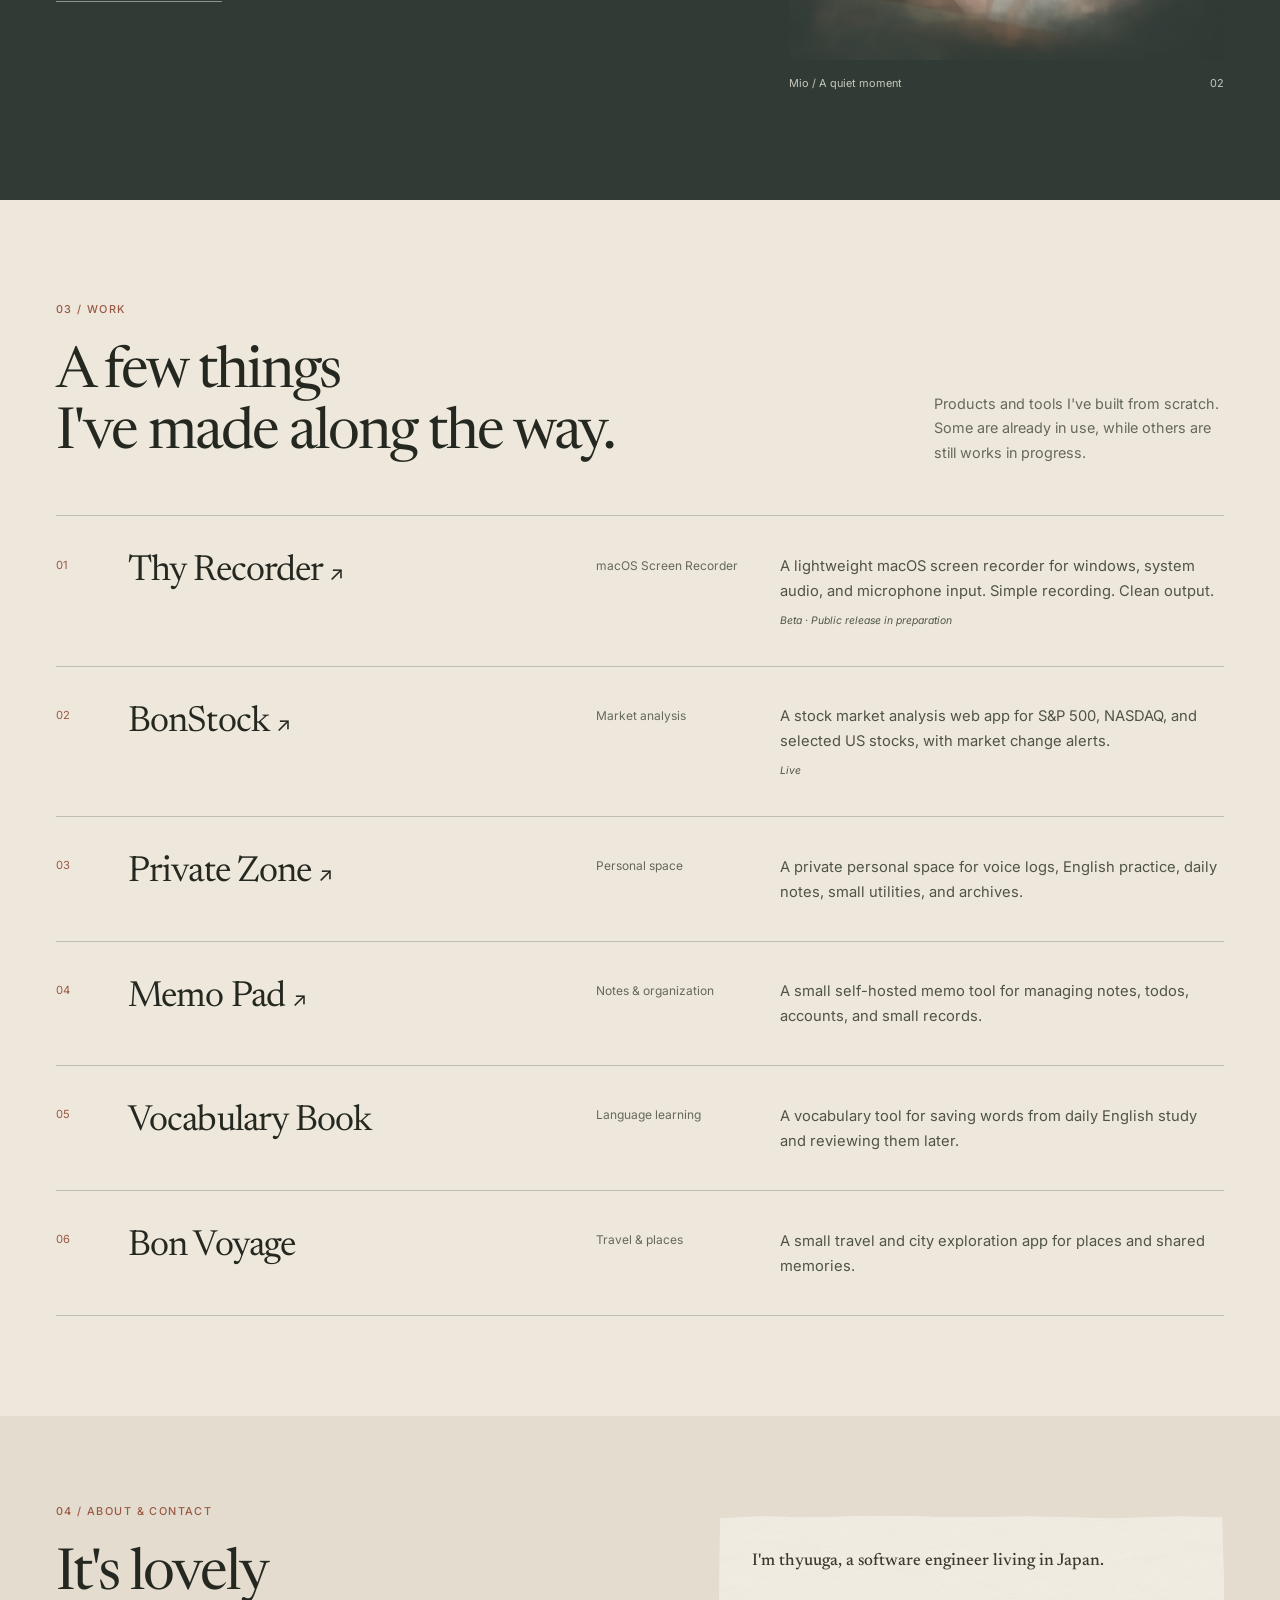
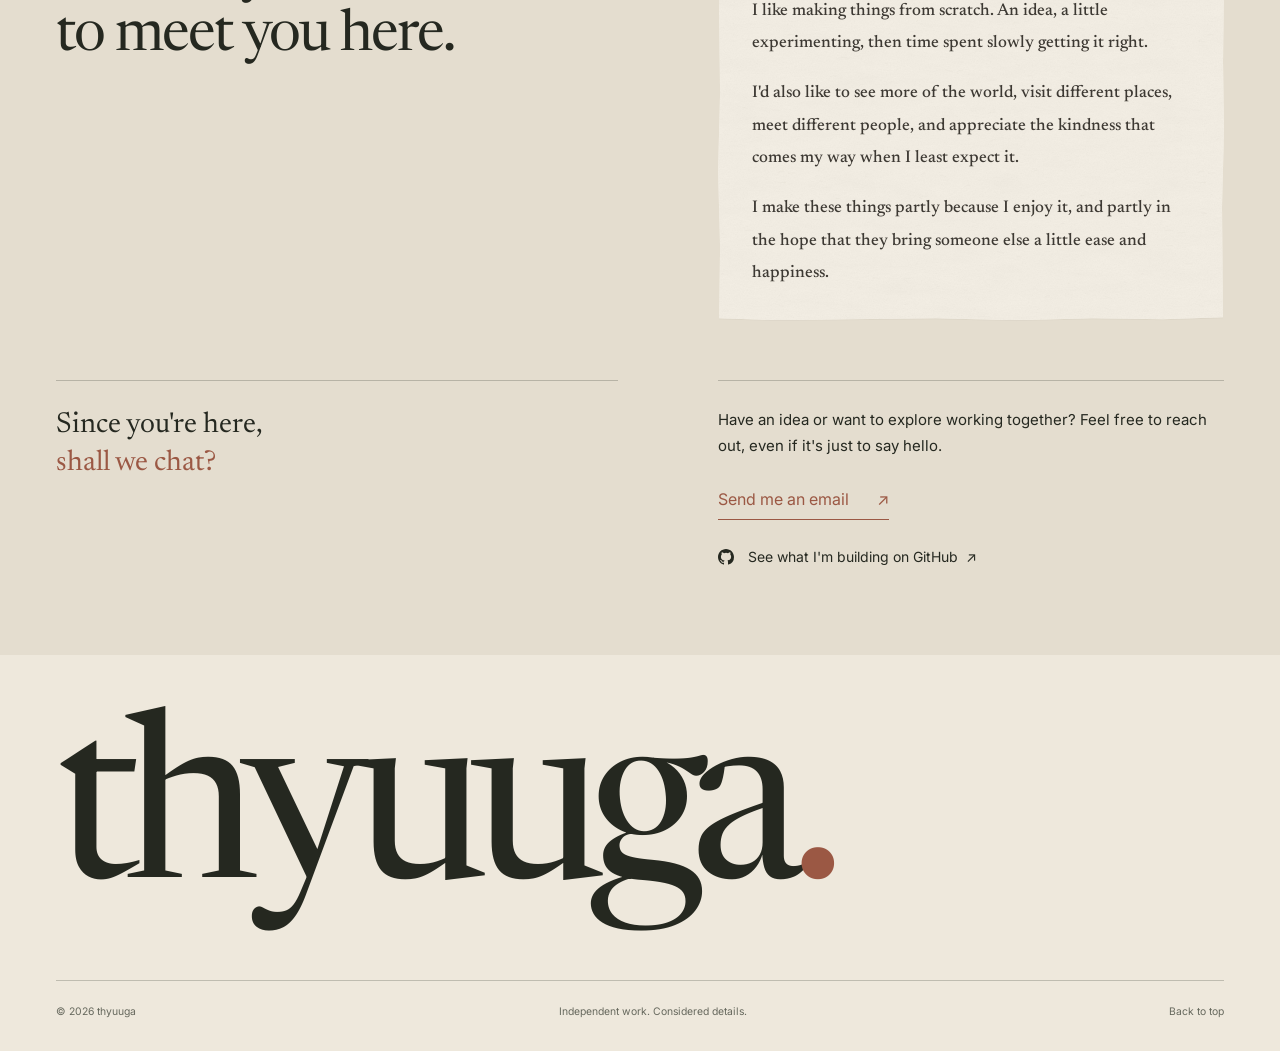
==== commit b9539131: "Link BonStock website and mark it live" ====
--- a/index.html
+++ b/index.html
@@ -91,9 +91,9 @@
           <article class="work-entry">
             <div class="work-entry-content">
               <span class="work-number" aria-hidden="true">02</span>
-              <h3>BonStock</h3>
+              <h3><a class="work-title-link" href="https://stock.thyuuga.com/" target="_blank" rel="noopener noreferrer">BonStock <span aria-hidden="true">↗</span></a></h3>
               <span data-i18n="v2.work.market" class="work-category">Market analysis</span>
-              <div class="work-description"><p data-i18n="v2.work.bonstock">A stock market analysis web app for S&amp;P 500, NASDAQ, and selected US stocks, with market change alerts.</p><span data-i18n="v2.work.private" class="work-availability">Not publicly available</span></div>
+              <div class="work-description"><p data-i18n="v2.work.bonstock">A stock market analysis web app for S&amp;P 500, NASDAQ, and selected US stocks, with market change alerts.</p><span data-i18n="v2.work.bonstock.status" class="work-availability">Live</span></div>
             </div>
           </article>
           <article class="work-entry">
